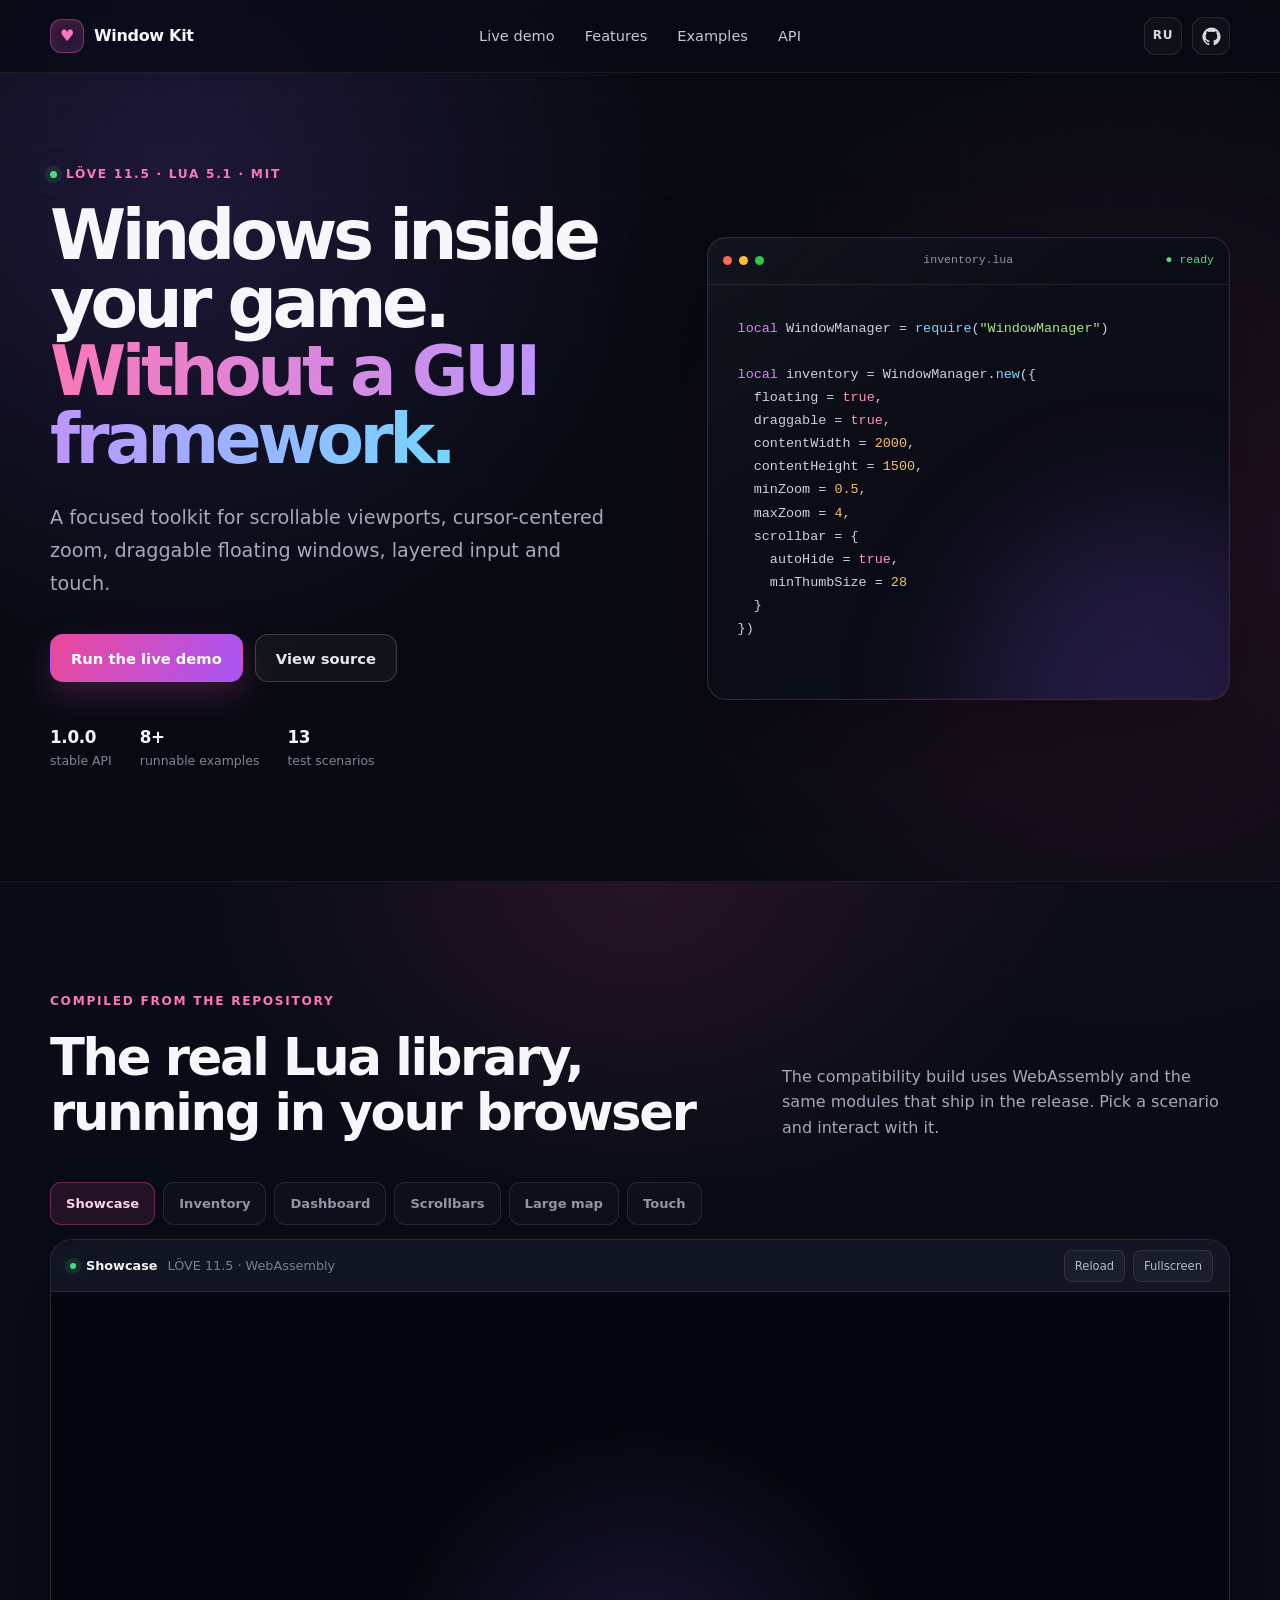
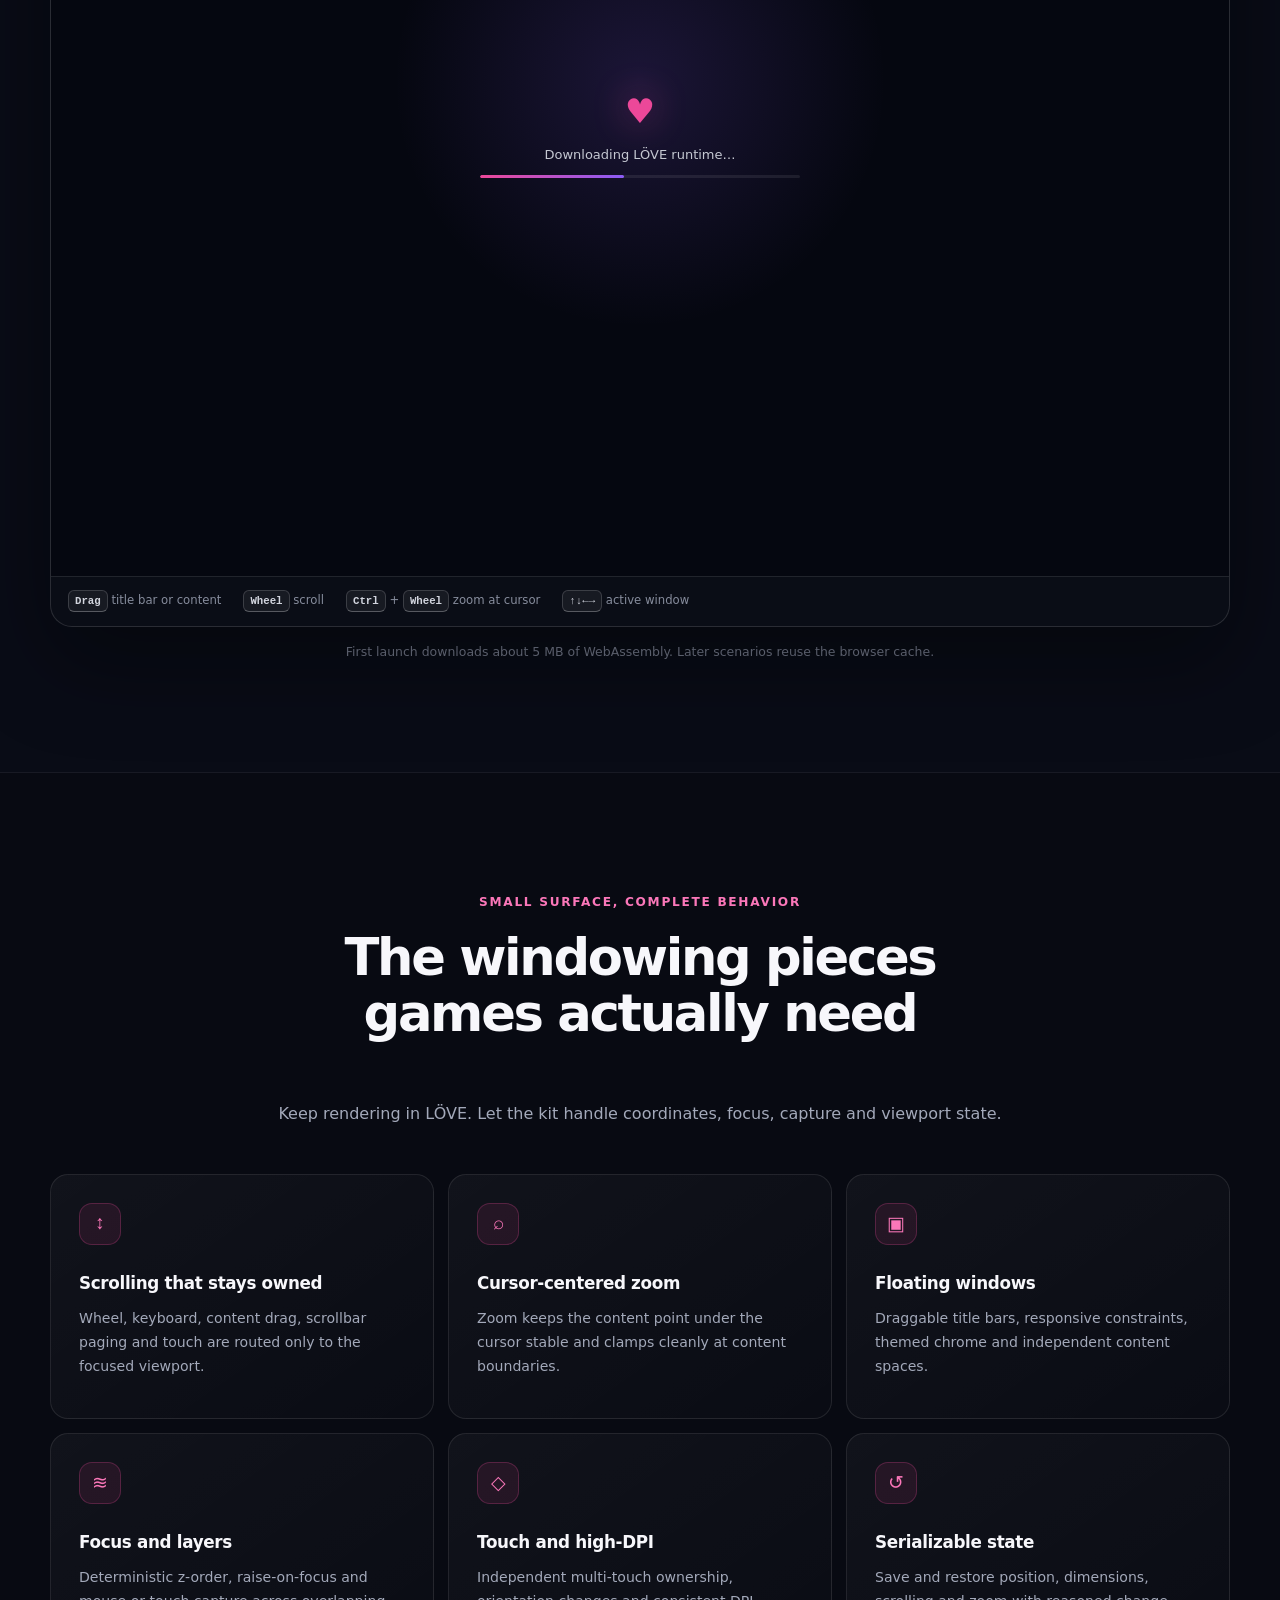
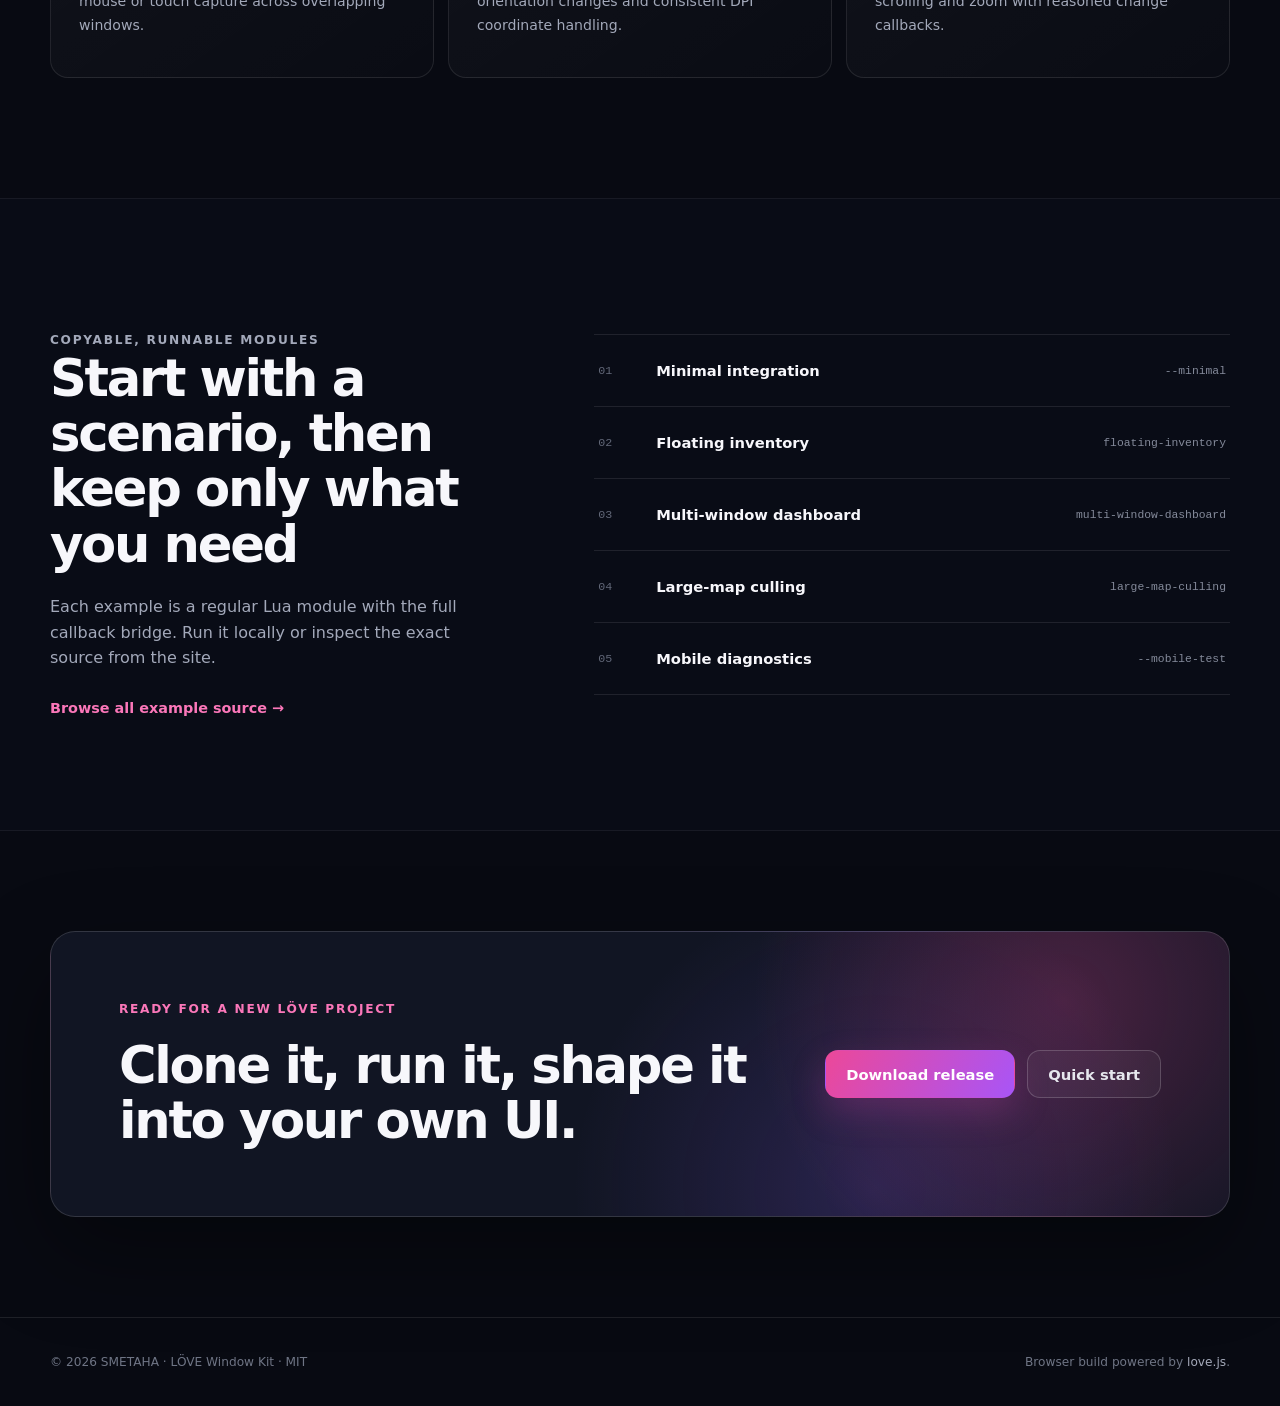
==== site/index.html @ 503e7a8f "Add interactive GitHub Pages demo" ====
<!doctype html>
<html lang="en">
    <head>
        <meta charset="utf-8" />
        <meta name="viewport" content="width=device-width, initial-scale=1" />
        <meta name="theme-color" content="#080a12" />
        <meta
            name="description"
            content="LÖVE Window Kit — scrolling, zoom, floating windows, focus routing and touch support for LÖVE 11.5."
        />
        <title>LÖVE Window Kit — live browser demo</title>
        <link
            rel="icon"
            href="data:image/svg+xml,%3Csvg xmlns='http://www.w3.org/2000/svg' viewBox='0 0 64 64'%3E%3Crect width='64' height='64' rx='15' fill='%23080a12'/%3E%3Cpath d='M32 52C14 42 8 31 12 20c4-10 17-10 20-1 3-9 16-9 20 1 4 11-2 22-20 32Z' fill='%23ec4899'/%3E%3C/svg%3E"
        />
        <link rel="stylesheet" href="styles.css" />
        <script src="app.js" defer></script>
    </head>
    <body>
        <a class="skip-link" href="#main">Skip to content</a>

        <header class="site-header">
            <nav class="nav shell" aria-label="Main navigation">
                <a class="brand" href="#top" aria-label="LÖVE Window Kit home">
                    <span class="brand-mark" aria-hidden="true">♥</span>
                    <span>Window Kit</span>
                </a>

                <div class="nav-links">
                    <a href="#demo" data-i18n="navDemo">Live demo</a>
                    <a href="#features" data-i18n="navFeatures">Features</a>
                    <a href="#examples" data-i18n="navExamples">Examples</a>
                    <a
                        href="https://github.com/SMETAHA/love2d-window-kit/blob/main/docs/API.en.md"
                        data-i18n="navApi"
                        >API</a
                    >
                </div>

                <div class="nav-actions">
                    <button
                        class="language-toggle"
                        id="language-toggle"
                        type="button"
                        aria-label="Switch language"
                    >
                        RU
                    </button>
                    <a
                        class="github-link"
                        href="https://github.com/SMETAHA/love2d-window-kit"
                        aria-label="Open repository on GitHub"
                    >
                        <svg viewBox="0 0 24 24" aria-hidden="true">
                            <path
                                d="M12 .7A11.5 11.5 0 0 0 8.36 23.1c.58.1.79-.25.79-.56v-2.23c-3.22.7-3.9-1.37-3.9-1.37-.52-1.34-1.28-1.7-1.28-1.7-1.05-.72.08-.71.08-.71 1.16.08 1.77 1.2 1.77 1.2 1.03 1.77 2.7 1.26 3.36.96.1-.75.4-1.26.73-1.55-2.57-.3-5.27-1.29-5.27-5.7 0-1.26.45-2.29 1.18-3.1-.12-.3-.51-1.47.12-3.06 0 0 .97-.31 3.16 1.18a10.9 10.9 0 0 1 5.76 0c2.2-1.5 3.16-1.18 3.16-1.18.63 1.6.24 2.76.12 3.05.74.82 1.18 1.85 1.18 3.1 0 4.43-2.7 5.4-5.28 5.7.42.36.78 1.07.78 2.16v3.24c0 .31.21.67.8.56A11.5 11.5 0 0 0 12 .7Z"
                            />
                        </svg>
                    </a>
                </div>
            </nav>
        </header>

        <main id="main">
            <section class="hero shell" id="top">
                <div class="hero-copy" data-reveal>
                    <p class="eyebrow">
                        <span class="pulse"></span> LÖVE 11.5 · Lua 5.1 · MIT
                    </p>
                    <h1 data-i18n="heroTitle">
                        Windows inside your game.<br /><span
                            >Without a GUI framework.</span
                        >
                    </h1>
                    <p class="hero-lead" data-i18n="heroLead">
                        A focused toolkit for scrollable viewports,
                        cursor-centered zoom, draggable floating windows,
                        layered input and touch.
                    </p>

                    <div class="hero-actions">
                        <a
                            class="button button-primary"
                            href="#demo"
                            data-i18n="runDemo"
                            >Run the live demo</a
                        >
                        <a
                            class="button button-secondary"
                            href="https://github.com/SMETAHA/love2d-window-kit"
                            data-i18n="viewSource"
                            >View source</a
                        >
                    </div>

                    <div class="hero-meta" aria-label="Project facts">
                        <div>
                            <strong>1.0.0</strong
                            ><span data-i18n="metaApi">stable API</span>
                        </div>
                        <div>
                            <strong>8+</strong
                            ><span data-i18n="metaExamples"
                                >runnable examples</span
                            >
                        </div>
                        <div>
                            <strong>13</strong
                            ><span data-i18n="metaChecks">test scenarios</span>
                        </div>
                    </div>
                </div>

                <div class="code-window" data-reveal>
                    <div class="window-bar">
                        <div class="traffic-lights">
                            <span></span><span></span><span></span>
                        </div>
                        <span>inventory.lua</span>
                        <span class="window-status">● ready</span>
                    </div>
                    <pre
                        aria-label="Lua example"
                    ><code><span class="code-keyword">local</span> WindowManager = <span class="code-call">require</span>(<span class="code-string">"WindowManager"</span>)

<span class="code-keyword">local</span> inventory = WindowManager.<span class="code-call">new</span>({
  floating = <span class="code-value">true</span>,
  draggable = <span class="code-value">true</span>,
  contentWidth = <span class="code-number">2000</span>,
  contentHeight = <span class="code-number">1500</span>,
  minZoom = <span class="code-number">0.5</span>,
  maxZoom = <span class="code-number">4</span>,
  scrollbar = {
    autoHide = <span class="code-value">true</span>,
    minThumbSize = <span class="code-number">28</span>
  }
})</code></pre>
                    <div class="code-glow" aria-hidden="true"></div>
                </div>
            </section>

            <section class="demo-section" id="demo">
                <div class="shell">
                    <div class="section-heading" data-reveal>
                        <div>
                            <p class="section-kicker" data-i18n="demoKicker">
                                Compiled from the repository
                            </p>
                            <h2 data-i18n="demoTitle">
                                The real Lua library, running in your browser
                            </h2>
                        </div>
                        <p data-i18n="demoLead">
                            The compatibility build uses WebAssembly and the
                            same modules that ship in the release. Pick a
                            scenario and interact with it.
                        </p>
                    </div>

                    <div
                        class="scenario-tabs"
                        id="scenario-tabs"
                        role="tablist"
                        aria-label="Demo scenarios"
                        data-reveal
                    >
                        <button
                            class="scenario-tab active"
                            type="button"
                            role="tab"
                            aria-selected="true"
                            data-scenario="showcase"
                            data-ratio="4 / 3"
                            data-i18n="scenarioShowcase"
                        >
                            Showcase
                        </button>
                        <button
                            class="scenario-tab"
                            type="button"
                            role="tab"
                            aria-selected="false"
                            data-scenario="floating-inventory"
                            data-ratio="4 / 3"
                            data-i18n="scenarioInventory"
                        >
                            Inventory
                        </button>
                        <button
                            class="scenario-tab"
                            type="button"
                            role="tab"
                            aria-selected="false"
                            data-scenario="multi-window-dashboard"
                            data-ratio="118 / 76"
                            data-i18n="scenarioDashboard"
                        >
                            Dashboard
                        </button>
                        <button
                            class="scenario-tab"
                            type="button"
                            role="tab"
                            aria-selected="false"
                            data-scenario="themed-scrollbars"
                            data-ratio="4 / 3"
                            data-i18n="scenarioTheme"
                        >
                            Scrollbars
                        </button>
                        <button
                            class="scenario-tab"
                            type="button"
                            role="tab"
                            aria-selected="false"
                            data-scenario="large-map-culling"
                            data-ratio="4 / 3"
                            data-i18n="scenarioMap"
                        >
                            Large map
                        </button>
                        <button
                            class="scenario-tab"
                            type="button"
                            role="tab"
                            aria-selected="false"
                            data-scenario="mobile"
                            data-ratio="4 / 3"
                            data-i18n="scenarioMobile"
                        >
                            Touch
                        </button>
                    </div>

                    <div class="demo-card" data-reveal>
                        <div class="demo-toolbar">
                            <div class="demo-identity">
                                <span class="live-dot"></span>
                                <strong id="scenario-name">Showcase</strong>
                                <span data-i18n="wasmRuntime"
                                    >LÖVE 11.5 · WebAssembly</span
                                >
                            </div>
                            <div class="demo-buttons">
                                <button
                                    type="button"
                                    id="reload-demo"
                                    data-i18n="reload"
                                >
                                    Reload
                                </button>
                                <button
                                    type="button"
                                    id="fullscreen-demo"
                                    data-i18n="fullscreen"
                                >
                                    Fullscreen
                                </button>
                            </div>
                        </div>

                        <div class="demo-viewport" id="demo-viewport">
                            <iframe
                                id="demo-frame"
                                src="demo/"
                                title="Interactive LÖVE Window Kit demo"
                                allow="fullscreen"
                                allowfullscreen
                                loading="eager"
                            ></iframe>
                        </div>

                        <div class="demo-hints">
                            <span
                                ><kbd>Drag</kbd>
                                <span data-i18n="hintWindow"
                                    >title bar or content</span
                                ></span
                            >
                            <span
                                ><kbd>Wheel</kbd>
                                <span data-i18n="hintScroll">scroll</span></span
                            >
                            <span
                                ><kbd>Ctrl</kbd> + <kbd>Wheel</kbd>
                                <span data-i18n="hintZoom"
                                    >zoom at cursor</span
                                ></span
                            >
                            <span
                                ><kbd>↑↓←→</kbd>
                                <span data-i18n="hintKeys"
                                    >active window</span
                                ></span
                            >
                        </div>
                    </div>

                    <p class="demo-note" data-i18n="demoNote">
                        First launch downloads about 5 MB of WebAssembly. Later
                        scenarios reuse the browser cache.
                    </p>
                </div>
            </section>

            <section class="features-section shell" id="features">
                <div class="section-heading centered" data-reveal>
                    <div>
                        <p class="section-kicker" data-i18n="featuresKicker">
                            Small surface, complete behavior
                        </p>
                        <h2 data-i18n="featuresTitle">
                            The windowing pieces games actually need
                        </h2>
                    </div>
                    <p data-i18n="featuresLead">
                        Keep rendering in LÖVE. Let the kit handle coordinates,
                        focus, capture and viewport state.
                    </p>
                </div>

                <div class="feature-grid">
                    <article class="feature-card" data-reveal>
                        <span class="feature-icon">↕</span>
                        <h3 data-i18n="featureScrollTitle">
                            Scrolling that stays owned
                        </h3>
                        <p data-i18n="featureScrollText">
                            Wheel, keyboard, content drag, scrollbar paging and
                            touch are routed only to the focused viewport.
                        </p>
                    </article>
                    <article class="feature-card" data-reveal>
                        <span class="feature-icon">⌕</span>
                        <h3 data-i18n="featureZoomTitle">
                            Cursor-centered zoom
                        </h3>
                        <p data-i18n="featureZoomText">
                            Zoom keeps the content point under the cursor stable
                            and clamps cleanly at content boundaries.
                        </p>
                    </article>
                    <article class="feature-card" data-reveal>
                        <span class="feature-icon">▣</span>
                        <h3 data-i18n="featureFloatTitle">Floating windows</h3>
                        <p data-i18n="featureFloatText">
                            Draggable title bars, responsive constraints, themed
                            chrome and independent content spaces.
                        </p>
                    </article>
                    <article class="feature-card" data-reveal>
                        <span class="feature-icon">≋</span>
                        <h3 data-i18n="featureStackTitle">Focus and layers</h3>
                        <p data-i18n="featureStackText">
                            Deterministic z-order, raise-on-focus and mouse or
                            touch capture across overlapping windows.
                        </p>
                    </article>
                    <article class="feature-card" data-reveal>
                        <span class="feature-icon">◇</span>
                        <h3 data-i18n="featureTouchTitle">
                            Touch and high-DPI
                        </h3>
                        <p data-i18n="featureTouchText">
                            Independent multi-touch ownership, orientation
                            changes and consistent DPI coordinate handling.
                        </p>
                    </article>
                    <article class="feature-card" data-reveal>
                        <span class="feature-icon">↺</span>
                        <h3 data-i18n="featureStateTitle">
                            Serializable state
                        </h3>
                        <p data-i18n="featureStateText">
                            Save and restore position, dimensions, scrolling and
                            zoom with reasoned change callbacks.
                        </p>
                    </article>
                </div>
            </section>

            <section class="examples-section" id="examples">
                <div class="shell examples-layout">
                    <div class="examples-copy" data-reveal>
                        <p class="section-kicker" data-i18n="examplesKicker">
                            Copyable, runnable modules
                        </p>
                        <h2 data-i18n="examplesTitle">
                            Start with a scenario, then keep only what you need
                        </h2>
                        <p data-i18n="examplesLead">
                            Each example is a regular Lua module with the full
                            callback bridge. Run it locally or inspect the exact
                            source from the site.
                        </p>
                        <a
                            class="text-link"
                            href="https://github.com/SMETAHA/love2d-window-kit/tree/main/examples"
                            data-i18n="browseExamples"
                            >Browse all example source →</a
                        >
                    </div>

                    <div class="example-list" data-reveal>
                        <a
                            href="https://github.com/SMETAHA/love2d-window-kit/blob/main/examples/minimal.lua"
                            ><span>01</span
                            ><strong data-i18n="exampleMinimal"
                                >Minimal integration</strong
                            ><code>--minimal</code></a
                        >
                        <a
                            href="https://github.com/SMETAHA/love2d-window-kit/blob/main/examples/floating_inventory.lua"
                            ><span>02</span
                            ><strong data-i18n="exampleInventory"
                                >Floating inventory</strong
                            ><code>floating-inventory</code></a
                        >
                        <a
                            href="https://github.com/SMETAHA/love2d-window-kit/blob/main/examples/multi_window_dashboard.lua"
                            ><span>03</span
                            ><strong data-i18n="exampleDashboard"
                                >Multi-window dashboard</strong
                            ><code>multi-window-dashboard</code></a
                        >
                        <a
                            href="https://github.com/SMETAHA/love2d-window-kit/blob/main/examples/large_map_culling.lua"
                            ><span>04</span
                            ><strong data-i18n="exampleCulling"
                                >Large-map culling</strong
                            ><code>large-map-culling</code></a
                        >
                        <a
                            href="https://github.com/SMETAHA/love2d-window-kit/blob/main/examples/mobile_test.lua"
                            ><span>05</span
                            ><strong data-i18n="exampleMobile"
                                >Mobile diagnostics</strong
                            ><code>--mobile-test</code></a
                        >
                    </div>
                </div>
            </section>

            <section class="cta-section shell" data-reveal>
                <div class="cta-card">
                    <div>
                        <p class="section-kicker" data-i18n="ctaKicker">
                            Ready for a new LÖVE project
                        </p>
                        <h2 data-i18n="ctaTitle">
                            Clone it, run it, shape it into your own UI.
                        </h2>
                    </div>
                    <div class="cta-actions">
                        <a
                            class="button button-primary"
                            href="https://github.com/SMETAHA/love2d-window-kit/releases/latest"
                            data-i18n="downloadRelease"
                            >Download release</a
                        >
                        <a
                            class="button button-secondary"
                            href="https://github.com/SMETAHA/love2d-window-kit#quick-start"
                            data-i18n="quickStart"
                            >Quick start</a
                        >
                    </div>
                </div>
            </section>
        </main>

        <footer class="site-footer">
            <div class="shell footer-inner">
                <p>
                    © <span id="year">2026</span> SMETAHA · LÖVE Window Kit ·
                    MIT
                </p>
                <p>
                    <span data-i18n="poweredBy">Browser build powered by</span>
                    <a href="https://github.com/Davidobot/love.js">love.js</a>.
                </p>
            </div>
        </footer>
    </body>
</html>
---- site/styles.css ----
:root {
    color-scheme: dark;
    --bg: #080a12;
    --bg-soft: #0d101b;
    --panel: rgba(18, 22, 37, 0.76);
    --panel-solid: #121625;
    --line: rgba(255, 255, 255, 0.095);
    --line-bright: rgba(255, 255, 255, 0.18);
    --text: #f7f7fb;
    --muted: #a3a9ba;
    --pink: #ec4899;
    --pink-light: #fb77b9;
    --purple: #8b5cf6;
    --cyan: #38bdf8;
    --green: #4ade80;
    --radius: 22px;
    --shadow: 0 35px 90px rgba(0, 0, 0, 0.38);
    --shell: min(1180px, calc(100vw - 40px));
    font-family:
        Inter,
        ui-sans-serif,
        system-ui,
        -apple-system,
        BlinkMacSystemFont,
        "Segoe UI",
        sans-serif;
    font-synthesis: none;
}

* {
    box-sizing: border-box;
}

html {
    scroll-behavior: smooth;
    scroll-padding-top: 88px;
}

body {
    min-width: 320px;
    margin: 0;
    overflow-x: hidden;
    background:
        radial-gradient(
            circle at 14% 4%,
            rgba(139, 92, 246, 0.17),
            transparent 30rem
        ),
        radial-gradient(
            circle at 88% 12%,
            rgba(236, 72, 153, 0.14),
            transparent 31rem
        ),
        var(--bg);
    color: var(--text);
    line-height: 1.6;
}

body::before {
    position: fixed;
    z-index: -1;
    inset: 0;
    background-image:
        linear-gradient(rgba(255, 255, 255, 0.018) 1px, transparent 1px),
        linear-gradient(90deg, rgba(255, 255, 255, 0.018) 1px, transparent 1px);
    background-size: 48px 48px;
    mask-image: linear-gradient(to bottom, black, transparent 78%);
    content: "";
    pointer-events: none;
}

a {
    color: inherit;
    text-decoration: none;
}

button,
a {
    -webkit-tap-highlight-color: transparent;
}

button {
    font: inherit;
}

.shell {
    width: var(--shell);
    margin-inline: auto;
}

.skip-link {
    position: fixed;
    z-index: 100;
    top: 12px;
    left: 12px;
    padding: 10px 14px;
    transform: translateY(-160%);
    border-radius: 10px;
    background: var(--text);
    color: var(--bg);
}

.skip-link:focus {
    transform: translateY(0);
}

.site-header {
    position: sticky;
    z-index: 40;
    top: 0;
    border-bottom: 1px solid rgba(255, 255, 255, 0.07);
    background: rgba(8, 10, 18, 0.72);
    backdrop-filter: blur(22px) saturate(140%);
}

.nav {
    display: grid;
    grid-template-columns: 1fr auto 1fr;
    align-items: center;
    min-height: 72px;
}

.brand {
    display: inline-flex;
    align-items: center;
    justify-self: start;
    gap: 10px;
    font-weight: 760;
    letter-spacing: -0.02em;
}

.brand-mark {
    display: grid;
    width: 34px;
    height: 34px;
    place-items: center;
    border: 1px solid rgba(251, 119, 185, 0.35);
    border-radius: 11px;
    background: linear-gradient(
        145deg,
        rgba(236, 72, 153, 0.22),
        rgba(139, 92, 246, 0.14)
    );
    color: var(--pink-light);
    box-shadow: inset 0 0 16px rgba(236, 72, 153, 0.12);
}

.nav-links {
    display: flex;
    align-items: center;
    gap: 30px;
    color: #c4c8d4;
    font-size: 0.91rem;
}

.nav-links a,
.github-link,
.language-toggle {
    transition:
        color 0.2s ease,
        border-color 0.2s ease,
        background 0.2s ease,
        transform 0.2s ease;
}

.nav-links a:hover,
.nav-links a:focus-visible {
    color: #fff;
}

.nav-actions {
    display: flex;
    align-items: center;
    justify-self: end;
    gap: 10px;
}

.language-toggle,
.github-link {
    display: grid;
    width: 38px;
    height: 38px;
    padding: 0;
    place-items: center;
    border: 1px solid var(--line);
    border-radius: 11px;
    background: rgba(255, 255, 255, 0.035);
    color: #d8dae2;
    cursor: pointer;
}

.language-toggle {
    font-size: 0.75rem;
    font-weight: 800;
    letter-spacing: 0.06em;
}

.github-link svg {
    width: 19px;
    fill: currentColor;
}

.language-toggle:hover,
.github-link:hover {
    transform: translateY(-1px);
    border-color: var(--line-bright);
    background: rgba(255, 255, 255, 0.075);
    color: #fff;
}

.hero {
    display: grid;
    grid-template-columns: minmax(0, 1.04fr) minmax(390px, 0.96fr);
    align-items: center;
    gap: clamp(44px, 7vw, 92px);
    min-height: 730px;
    padding-block: 92px 110px;
}

.eyebrow,
.section-kicker {
    margin: 0 0 18px;
    color: var(--pink-light);
    font-size: 0.76rem;
    font-weight: 800;
    letter-spacing: 0.14em;
    text-transform: uppercase;
}

.eyebrow {
    display: flex;
    align-items: center;
    gap: 9px;
}

.pulse,
.live-dot {
    display: inline-block;
    width: 7px;
    height: 7px;
    border-radius: 50%;
    background: var(--green);
    box-shadow:
        0 0 0 5px rgba(74, 222, 128, 0.1),
        0 0 20px rgba(74, 222, 128, 0.5);
}

.hero h1 {
    max-width: 720px;
    margin: 0;
    font-size: clamp(3rem, 5.4vw, 5.4rem);
    font-weight: 820;
    letter-spacing: -0.065em;
    line-height: 0.98;
}

.hero h1 span {
    background: linear-gradient(
        100deg,
        var(--pink-light),
        #b998ff 58%,
        #72d7ff
    );
    -webkit-background-clip: text;
    background-clip: text;
    color: transparent;
}

.hero-lead {
    max-width: 650px;
    margin: 28px 0 0;
    color: var(--muted);
    font-size: clamp(1.02rem, 1.8vw, 1.2rem);
    line-height: 1.72;
}

.hero-actions,
.cta-actions {
    display: flex;
    flex-wrap: wrap;
    gap: 12px;
    margin-top: 34px;
}

.button {
    display: inline-flex;
    min-height: 48px;
    padding: 0 20px;
    align-items: center;
    justify-content: center;
    border: 1px solid transparent;
    border-radius: 13px;
    font-size: 0.92rem;
    font-weight: 750;
    transition:
        transform 0.2s ease,
        box-shadow 0.2s ease,
        border-color 0.2s ease,
        background 0.2s ease;
}

.button:hover {
    transform: translateY(-2px);
}

.button-primary {
    background: linear-gradient(120deg, var(--pink), #a855f7);
    box-shadow: 0 14px 34px rgba(201, 66, 170, 0.25);
    color: #fff;
}

.button-primary:hover {
    box-shadow: 0 18px 42px rgba(201, 66, 170, 0.36);
}

.button-secondary {
    border-color: var(--line-bright);
    background: rgba(255, 255, 255, 0.045);
    color: #e6e7ed;
}

.button-secondary:hover {
    border-color: rgba(255, 255, 255, 0.28);
    background: rgba(255, 255, 255, 0.08);
}

.hero-meta {
    display: flex;
    gap: 28px;
    margin-top: 42px;
}

.hero-meta div {
    display: flex;
    flex-direction: column;
}

.hero-meta strong {
    font-size: 1.05rem;
    letter-spacing: -0.02em;
}

.hero-meta span {
    color: #7f8595;
    font-size: 0.78rem;
}

.code-window {
    position: relative;
    overflow: hidden;
    transform: perspective(1200px) rotateY(-3deg) rotateX(1deg);
    border: 1px solid rgba(255, 255, 255, 0.13);
    border-radius: 19px;
    background: rgba(10, 13, 23, 0.9);
    box-shadow:
        var(--shadow),
        0 0 0 1px rgba(139, 92, 246, 0.06) inset;
}

.code-window::before {
    position: absolute;
    inset: 0;
    background: linear-gradient(
        145deg,
        rgba(255, 255, 255, 0.035),
        transparent 38%
    );
    content: "";
    pointer-events: none;
}

.window-bar {
    display: grid;
    grid-template-columns: 1fr auto 1fr;
    min-height: 47px;
    padding: 0 15px;
    align-items: center;
    border-bottom: 1px solid var(--line);
    color: #8f95a5;
    font-family: ui-monospace, SFMono-Regular, Menlo, monospace;
    font-size: 0.72rem;
}

.traffic-lights {
    display: flex;
    gap: 7px;
}

.traffic-lights span {
    width: 9px;
    height: 9px;
    border-radius: 50%;
    background: #ff5f57;
}

.traffic-lights span:nth-child(2) {
    background: #febc2e;
}
.traffic-lights span:nth-child(3) {
    background: #28c840;
}

.window-status {
    justify-self: end;
    color: #53db8a;
}

.code-window pre {
    position: relative;
    z-index: 2;
    min-height: 414px;
    margin: 0;
    padding: 32px 30px;
    overflow: auto;
    color: #cdd2df;
    font:
        500 0.84rem/1.72 ui-monospace,
        SFMono-Regular,
        Menlo,
        Consolas,
        monospace;
    tab-size: 2;
}

.code-keyword {
    color: #df83ff;
}
.code-call {
    color: #79d7ff;
}
.code-string {
    color: #a8e887;
}
.code-value {
    color: #ff93be;
}
.code-number {
    color: #f6c36b;
}

.code-glow {
    position: absolute;
    right: -20%;
    bottom: -40%;
    width: 70%;
    aspect-ratio: 1;
    border-radius: 50%;
    background: rgba(139, 92, 246, 0.18);
    filter: blur(65px);
}

.demo-section,
.examples-section {
    position: relative;
    padding-block: 110px;
    border-block: 1px solid rgba(255, 255, 255, 0.06);
    background: rgba(12, 15, 26, 0.58);
}

.demo-section::before {
    position: absolute;
    top: 0;
    left: 50%;
    width: 70%;
    height: 330px;
    transform: translateX(-50%);
    background: radial-gradient(
        ellipse at top,
        rgba(236, 72, 153, 0.13),
        transparent 68%
    );
    content: "";
    pointer-events: none;
}

.section-heading {
    position: relative;
    display: grid;
    grid-template-columns: minmax(0, 1.2fr) minmax(280px, 0.8fr);
    align-items: end;
    gap: 60px;
    margin-bottom: 42px;
}

.section-heading.centered {
    grid-template-columns: 1fr;
    max-width: 760px;
    margin-inline: auto;
    text-align: center;
}

.section-heading h2,
.examples-copy h2,
.cta-card h2 {
    margin: 0;
    font-size: clamp(2rem, 4vw, 3.45rem);
    line-height: 1.08;
    letter-spacing: -0.045em;
}

.section-heading > p,
.examples-copy > p,
.feature-card p {
    margin: 0;
    color: var(--muted);
}

.scenario-tabs {
    position: relative;
    display: flex;
    gap: 8px;
    margin-bottom: 14px;
    overflow-x: auto;
    scrollbar-width: none;
}

.scenario-tabs::-webkit-scrollbar {
    display: none;
}

.scenario-tab {
    flex: 0 0 auto;
    padding: 10px 15px;
    border: 1px solid var(--line);
    border-radius: 11px;
    background: rgba(255, 255, 255, 0.025);
    color: #9399aa;
    cursor: pointer;
    font-size: 0.82rem;
    font-weight: 700;
    transition:
        background 0.2s ease,
        border-color 0.2s ease,
        color 0.2s ease;
}

.scenario-tab:hover {
    color: #fff;
}

.scenario-tab.active {
    border-color: rgba(236, 72, 153, 0.38);
    background: rgba(236, 72, 153, 0.12);
    color: #ffd7eb;
}

.demo-card {
    position: relative;
    overflow: hidden;
    border: 1px solid rgba(255, 255, 255, 0.13);
    border-radius: var(--radius);
    background: #0a0d16;
    box-shadow: var(--shadow);
}

.demo-toolbar {
    display: flex;
    min-height: 52px;
    padding: 0 16px 0 19px;
    align-items: center;
    justify-content: space-between;
    gap: 20px;
    border-bottom: 1px solid var(--line);
    background: rgba(18, 22, 37, 0.95);
}

.demo-identity,
.demo-buttons,
.demo-hints {
    display: flex;
    align-items: center;
}

.demo-identity {
    gap: 10px;
    min-width: 0;
    font-size: 0.8rem;
}

.demo-identity strong {
    overflow: hidden;
    color: #f3f4f8;
    text-overflow: ellipsis;
    white-space: nowrap;
}

.demo-identity > span:last-child {
    color: #777e90;
}

.live-dot {
    width: 6px;
    height: 6px;
}

.demo-buttons {
    gap: 8px;
}

.demo-buttons button {
    padding: 6px 10px;
    border: 1px solid var(--line);
    border-radius: 8px;
    background: rgba(255, 255, 255, 0.035);
    color: #b5bac8;
    cursor: pointer;
    font-size: 0.72rem;
}

.demo-buttons button:hover {
    border-color: var(--line-bright);
    color: #fff;
}

.demo-viewport {
    width: 100%;
    aspect-ratio: 4 / 3;
    background: #03050a;
    transition: aspect-ratio 0.25s ease;
}

.demo-viewport iframe {
    display: block;
    width: 100%;
    height: 100%;
    border: 0;
}

.demo-hints {
    min-height: 50px;
    padding: 9px 17px;
    flex-wrap: wrap;
    gap: 12px 22px;
    border-top: 1px solid var(--line);
    color: #868c9c;
    font-size: 0.73rem;
}

kbd {
    display: inline-flex;
    min-width: 23px;
    min-height: 22px;
    padding: 2px 6px;
    align-items: center;
    justify-content: center;
    border: 1px solid rgba(255, 255, 255, 0.16);
    border-bottom-color: rgba(255, 255, 255, 0.28);
    border-radius: 6px;
    background: rgba(255, 255, 255, 0.055);
    color: #d2d5de;
    font:
        650 0.67rem ui-monospace,
        monospace;
}

.demo-note {
    margin: 15px 0 0;
    color: #73798a;
    font-size: 0.78rem;
    text-align: center;
}

.features-section {
    padding-block: 120px;
}

.feature-grid {
    display: grid;
    grid-template-columns: repeat(3, 1fr);
    gap: 14px;
    margin-top: 48px;
}

.feature-card {
    min-height: 245px;
    padding: 28px;
    border: 1px solid var(--line);
    border-radius: 18px;
    background: linear-gradient(
        145deg,
        rgba(255, 255, 255, 0.04),
        rgba(255, 255, 255, 0.012)
    );
    transition:
        transform 0.25s ease,
        border-color 0.25s ease,
        background 0.25s ease;
}

.feature-card:hover {
    transform: translateY(-4px);
    border-color: rgba(255, 255, 255, 0.17);
    background: linear-gradient(
        145deg,
        rgba(139, 92, 246, 0.08),
        rgba(255, 255, 255, 0.018)
    );
}

.feature-icon {
    display: grid;
    width: 42px;
    height: 42px;
    margin-bottom: 25px;
    place-items: center;
    border: 1px solid rgba(236, 72, 153, 0.25);
    border-radius: 13px;
    background: rgba(236, 72, 153, 0.09);
    color: var(--pink-light);
    font:
        700 1.2rem ui-monospace,
        monospace;
}

.feature-card h3 {
    margin: 0 0 10px;
    font-size: 1.05rem;
    letter-spacing: -0.02em;
}

.feature-card p {
    font-size: 0.88rem;
    line-height: 1.7;
}

.examples-layout {
    display: grid;
    grid-template-columns: 0.82fr 1.18fr;
    align-items: center;
    gap: clamp(50px, 8vw, 110px);
}

.examples-copy > p {
    margin-top: 22px;
}

.text-link {
    display: inline-block;
    margin-top: 26px;
    color: var(--pink-light);
    font-size: 0.9rem;
    font-weight: 750;
}

.text-link:hover {
    color: #ffadd4;
}

.example-list {
    display: flex;
    flex-direction: column;
    border-top: 1px solid var(--line);
}

.example-list a {
    display: grid;
    grid-template-columns: 44px 1fr auto;
    min-height: 72px;
    padding: 0 4px;
    align-items: center;
    gap: 14px;
    border-bottom: 1px solid var(--line);
    transition:
        padding 0.2s ease,
        background 0.2s ease;
}

.example-list a:hover {
    padding-inline: 12px;
    background: rgba(255, 255, 255, 0.025);
}

.example-list span {
    color: #626878;
    font:
        0.73rem ui-monospace,
        monospace;
}

.example-list strong {
    font-size: 0.92rem;
}

.example-list code {
    color: #858b9b;
    font:
        0.71rem ui-monospace,
        monospace;
}

.cta-section {
    padding-block: 100px;
}

.cta-card {
    position: relative;
    display: flex;
    min-height: 280px;
    padding: clamp(32px, 6vw, 68px);
    overflow: hidden;
    align-items: center;
    justify-content: space-between;
    gap: 50px;
    border: 1px solid rgba(255, 255, 255, 0.14);
    border-radius: 25px;
    background:
        radial-gradient(
            circle at 86% 24%,
            rgba(236, 72, 153, 0.25),
            transparent 30%
        ),
        radial-gradient(
            circle at 70% 90%,
            rgba(139, 92, 246, 0.2),
            transparent 35%
        ),
        #111523;
    box-shadow: var(--shadow);
}

.cta-card > div:first-child {
    max-width: 660px;
}

.cta-actions {
    flex: 0 0 auto;
    margin: 0;
}

.site-footer {
    border-top: 1px solid var(--line);
}

.footer-inner {
    display: flex;
    min-height: 88px;
    align-items: center;
    justify-content: space-between;
    gap: 20px;
    color: #6f7585;
    font-size: 0.76rem;
}

.footer-inner a {
    color: #a5aaba;
}

[data-reveal] {
    opacity: 0;
    transform: translateY(18px);
    transition:
        opacity 0.65s ease,
        transform 0.65s ease;
}

[data-reveal].revealed {
    opacity: 1;
    transform: none;
}

:focus-visible {
    outline: 2px solid var(--pink-light);
    outline-offset: 3px;
}

@media (max-width: 940px) {
    .nav {
        grid-template-columns: 1fr auto;
    }

    .nav-links {
        display: none;
    }

    .hero {
        grid-template-columns: 1fr;
        min-height: 0;
        padding-block: 84px;
    }

    .hero-copy {
        max-width: 780px;
    }

    .code-window {
        width: min(680px, 100%);
        transform: none;
    }

    .section-heading,
    .examples-layout {
        grid-template-columns: 1fr;
        gap: 28px;
    }

    .section-heading > p {
        max-width: 680px;
    }

    .feature-grid {
        grid-template-columns: repeat(2, 1fr);
    }

    .cta-card {
        align-items: flex-start;
        flex-direction: column;
    }
}

@media (max-width: 620px) {
    :root {
        --shell: min(100% - 28px, 1180px);
    }

    .site-header {
        position: relative;
    }

    .nav {
        min-height: 64px;
    }

    .hero {
        padding-block: 62px 74px;
    }

    .hero h1 {
        font-size: clamp(2.65rem, 13vw, 4rem);
    }

    .hero-meta {
        gap: 18px;
        justify-content: space-between;
    }

    .hero-meta div {
        min-width: 0;
    }

    .code-window pre {
        min-height: 360px;
        padding: 25px 20px;
        font-size: 0.72rem;
    }

    .demo-section,
    .examples-section,
    .features-section {
        padding-block: 78px;
    }

    .demo-toolbar {
        min-height: 64px;
        align-items: flex-start;
        flex-direction: column;
        padding-block: 10px;
        gap: 7px;
    }

    .demo-buttons {
        position: absolute;
        top: 9px;
        right: 10px;
    }

    .demo-identity > span:last-child {
        display: none;
    }

    .demo-hints {
        gap: 9px 13px;
    }

    .feature-grid {
        grid-template-columns: 1fr;
    }

    .feature-card {
        min-height: 0;
    }

    .example-list a {
        grid-template-columns: 34px 1fr;
    }

    .example-list code {
        display: none;
    }

    .cta-section {
        padding-block: 64px;
    }

    .cta-card {
        min-height: 0;
    }

    .cta-actions,
    .cta-actions .button {
        width: 100%;
    }

    .footer-inner {
        padding-block: 24px;
        align-items: flex-start;
        flex-direction: column;
        justify-content: center;
        gap: 4px;
    }

    .footer-inner p {
        margin: 0;
    }
}

@media (prefers-reduced-motion: reduce) {
    *,
    *::before,
    *::after {
        scroll-behavior: auto !important;
        transition-duration: 0.01ms !important;
        animation-duration: 0.01ms !important;
    }
}
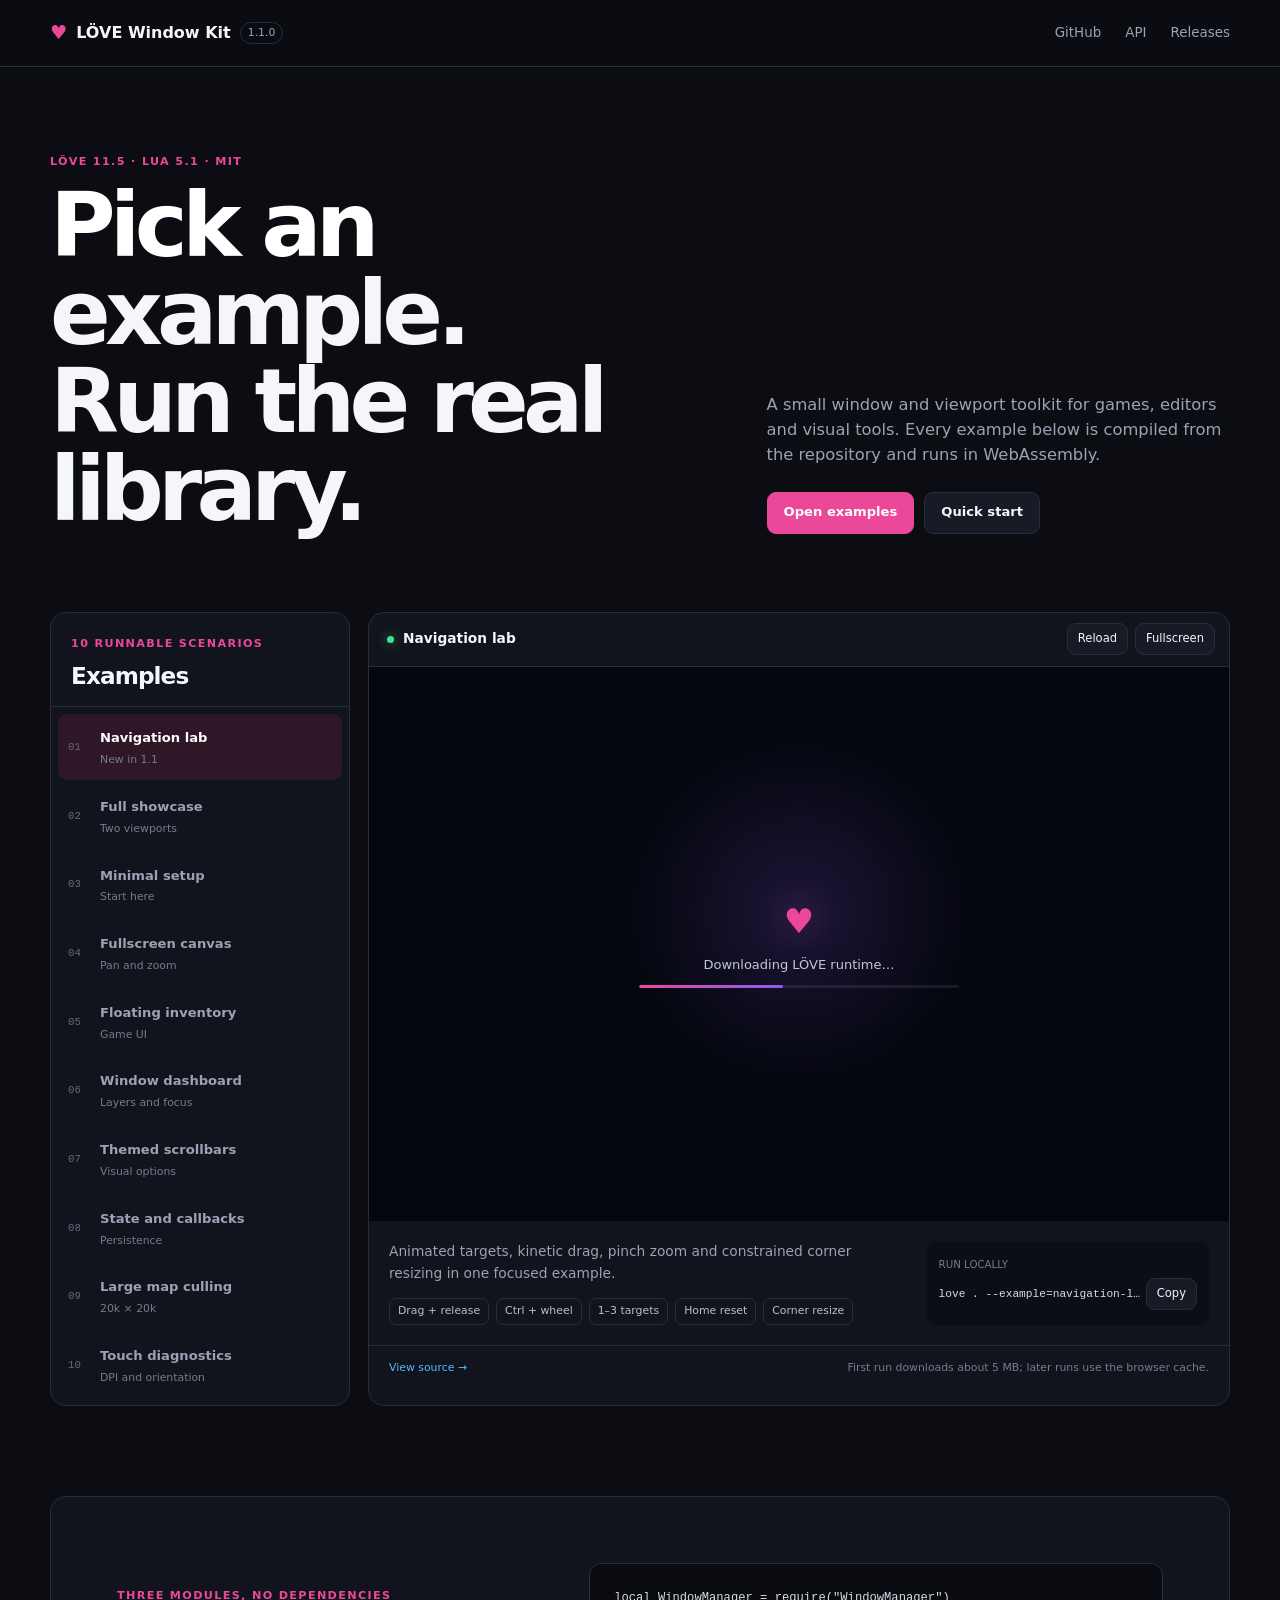
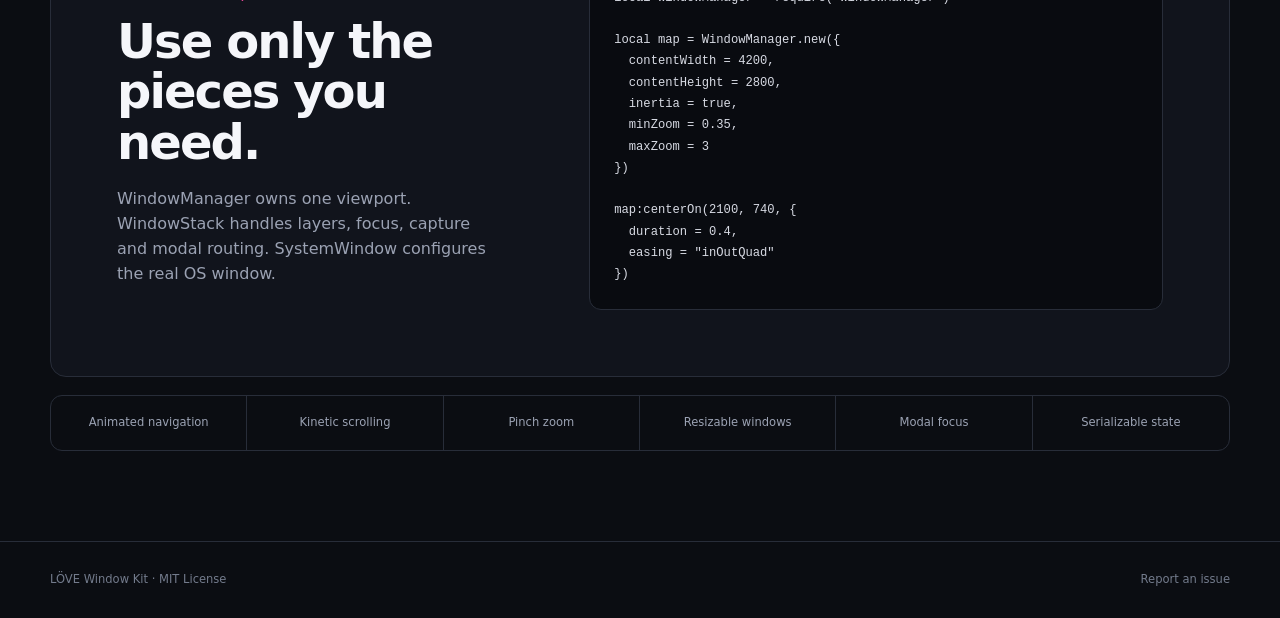
==== commit bd427329: "Simplify the interactive examples site" ====
--- a/site/index.html
+++ b/site/index.html
@@ -3,483 +3,199 @@
     <head>
         <meta charset="utf-8" />
         <meta name="viewport" content="width=device-width, initial-scale=1" />
-        <meta name="theme-color" content="#080a12" />
+        <meta name="theme-color" content="#10131a" />
         <meta
             name="description"
-            content="LÖVE Window Kit — scrolling, zoom, floating windows, focus routing and touch support for LÖVE 11.5."
+            content="Run practical LÖVE Window Kit examples in the browser: scrolling, animated navigation, pinch zoom, resizable windows and modal focus."
         />
-        <title>LÖVE Window Kit — live browser demo</title>
+        <title>LÖVE Window Kit — examples</title>
         <link
             rel="icon"
-            href="data:image/svg+xml,%3Csvg xmlns='http://www.w3.org/2000/svg' viewBox='0 0 64 64'%3E%3Crect width='64' height='64' rx='15' fill='%23080a12'/%3E%3Cpath d='M32 52C14 42 8 31 12 20c4-10 17-10 20-1 3-9 16-9 20 1 4 11-2 22-20 32Z' fill='%23ec4899'/%3E%3C/svg%3E"
+            href="data:image/svg+xml,%3Csvg xmlns='http://www.w3.org/2000/svg' viewBox='0 0 64 64'%3E%3Crect width='64' height='64' rx='14' fill='%2310131a'/%3E%3Cpath d='M32 52C14 42 8 31 12 20c4-10 17-10 20-1 3-9 16-9 20 1 4 11-2 22-20 32Z' fill='%23ec4899'/%3E%3C/svg%3E"
         />
         <link rel="stylesheet" href="styles.css" />
         <script src="app.js" defer></script>
     </head>
     <body>
-        <a class="skip-link" href="#main">Skip to content</a>
-
-        <header class="site-header">
-            <nav class="nav shell" aria-label="Main navigation">
-                <a class="brand" href="#top" aria-label="LÖVE Window Kit home">
-                    <span class="brand-mark" aria-hidden="true">♥</span>
-                    <span>Window Kit</span>
+        <a class="skip-link" href="#examples">Skip to examples</a>
+
+        <header class="topbar">
+            <div class="shell topbar-inner">
+                <a
+                    class="brand"
+                    href="./"
+                    aria-label="LÖVE Window Kit examples"
+                >
+                    <span aria-hidden="true">♥</span>
+                    <strong>LÖVE Window Kit</strong>
+                    <small>1.1.0</small>
                 </a>
-
-                <div class="nav-links">
-                    <a href="#demo" data-i18n="navDemo">Live demo</a>
-                    <a href="#features" data-i18n="navFeatures">Features</a>
-                    <a href="#examples" data-i18n="navExamples">Examples</a>
+                <nav aria-label="Project links">
+                    <a href="https://github.com/SMETAHA/love2d-window-kit"
+                        >GitHub</a
+                    >
                     <a
                         href="https://github.com/SMETAHA/love2d-window-kit/blob/main/docs/API.en.md"
-                        data-i18n="navApi"
                         >API</a
                     >
-                </div>
-
-                <div class="nav-actions">
-                    <button
-                        class="language-toggle"
-                        id="language-toggle"
-                        type="button"
-                        aria-label="Switch language"
+                    <a
+                        href="https://github.com/SMETAHA/love2d-window-kit/releases"
+                        >Releases</a
                     >
-                        RU
-                    </button>
-                    <a
-                        class="github-link"
-                        href="https://github.com/SMETAHA/love2d-window-kit"
-                        aria-label="Open repository on GitHub"
-                    >
-                        <svg viewBox="0 0 24 24" aria-hidden="true">
-                            <path
-                                d="M12 .7A11.5 11.5 0 0 0 8.36 23.1c.58.1.79-.25.79-.56v-2.23c-3.22.7-3.9-1.37-3.9-1.37-.52-1.34-1.28-1.7-1.28-1.7-1.05-.72.08-.71.08-.71 1.16.08 1.77 1.2 1.77 1.2 1.03 1.77 2.7 1.26 3.36.96.1-.75.4-1.26.73-1.55-2.57-.3-5.27-1.29-5.27-5.7 0-1.26.45-2.29 1.18-3.1-.12-.3-.51-1.47.12-3.06 0 0 .97-.31 3.16 1.18a10.9 10.9 0 0 1 5.76 0c2.2-1.5 3.16-1.18 3.16-1.18.63 1.6.24 2.76.12 3.05.74.82 1.18 1.85 1.18 3.1 0 4.43-2.7 5.4-5.28 5.7.42.36.78 1.07.78 2.16v3.24c0 .31.21.67.8.56A11.5 11.5 0 0 0 12 .7Z"
-                            />
-                        </svg>
-                    </a>
-                </div>
-            </nav>
+                </nav>
+            </div>
         </header>
 
-        <main id="main">
-            <section class="hero shell" id="top">
-                <div class="hero-copy" data-reveal>
-                    <p class="eyebrow">
-                        <span class="pulse"></span> LÖVE 11.5 · Lua 5.1 · MIT
+        <main>
+            <section class="intro shell">
+                <div>
+                    <p class="eyebrow">LÖVE 11.5 · Lua 5.1 · MIT</p>
+                    <h1>Pick an example.<br />Run the real library.</h1>
+                </div>
+                <div class="intro-copy">
+                    <p>
+                        A small window and viewport toolkit for games, editors
+                        and visual tools. Every example below is compiled from
+                        the repository and runs in WebAssembly.
                     </p>
-                    <h1 data-i18n="heroTitle">
-                        Windows inside your game.<br /><span
-                            >Without a GUI framework.</span
-                        >
-                    </h1>
-                    <p class="hero-lead" data-i18n="heroLead">
-                        A focused toolkit for scrollable viewports,
-                        cursor-centered zoom, draggable floating windows,
-                        layered input and touch.
+                    <div class="intro-actions">
+                        <a class="button primary" href="#examples"
+                            >Open examples</a
+                        >
+                        <a
+                            class="button"
+                            href="https://github.com/SMETAHA/love2d-window-kit#quick-start"
+                            >Quick start</a
+                        >
+                    </div>
+                </div>
+            </section>
+
+            <section
+                class="examples shell"
+                id="examples"
+                aria-labelledby="examples-title"
+            >
+                <div class="example-picker">
+                    <div class="section-title">
+                        <p class="eyebrow">10 runnable scenarios</p>
+                        <h2 id="examples-title">Examples</h2>
+                    </div>
+                    <div
+                        class="example-list"
+                        id="example-list"
+                        aria-label="Choose an example"
+                    ></div>
+                </div>
+
+                <article class="player" aria-live="polite">
+                    <div class="player-head">
+                        <div>
+                            <span class="live-dot" aria-hidden="true"></span>
+                            <strong id="example-name">Navigation lab</strong>
+                        </div>
+                        <div class="player-actions">
+                            <button id="reload-demo" type="button">
+                                Reload
+                            </button>
+                            <button id="fullscreen-demo" type="button">
+                                Fullscreen
+                            </button>
+                        </div>
+                    </div>
+
+                    <div class="demo-frame-wrap" id="demo-frame-wrap">
+                        <iframe
+                            id="demo-frame"
+                            title="Interactive LÖVE Window Kit example"
+                            allow="fullscreen"
+                            allowfullscreen
+                        ></iframe>
+                    </div>
+
+                    <div class="example-details">
+                        <div>
+                            <p id="example-description"></p>
+                            <div
+                                class="control-list"
+                                id="example-controls"
+                            ></div>
+                        </div>
+                        <div class="run-box">
+                            <span>Run locally</span>
+                            <code id="example-command"></code>
+                            <button id="copy-command" type="button">
+                                Copy
+                            </button>
+                        </div>
+                    </div>
+
+                    <div class="player-links">
+                        <a
+                            id="example-source"
+                            href="https://github.com/SMETAHA/love2d-window-kit/tree/main/examples"
+                            >View source →</a
+                        >
+                        <span
+                            >First run downloads about 5 MB; later runs use the
+                            browser cache.</span
+                        >
+                    </div>
+                </article>
+            </section>
+
+            <section class="start shell" aria-labelledby="start-title">
+                <div>
+                    <p class="eyebrow">Three modules, no dependencies</p>
+                    <h2 id="start-title">Use only the pieces you need.</h2>
+                    <p>
+                        <code>WindowManager</code> owns one viewport.
+                        <code>WindowStack</code> handles layers, focus, capture
+                        and modal routing. <code>SystemWindow</code> configures
+                        the real OS window.
                     </p>
-
-                    <div class="hero-actions">
-                        <a
-                            class="button button-primary"
-                            href="#demo"
-                            data-i18n="runDemo"
-                            >Run the live demo</a
-                        >
-                        <a
-                            class="button button-secondary"
-                            href="https://github.com/SMETAHA/love2d-window-kit"
-                            data-i18n="viewSource"
-                            >View source</a
-                        >
-                    </div>
-
-                    <div class="hero-meta" aria-label="Project facts">
-                        <div>
-                            <strong>1.0.0</strong
-                            ><span data-i18n="metaApi">stable API</span>
-                        </div>
-                        <div>
-                            <strong>8+</strong
-                            ><span data-i18n="metaExamples"
-                                >runnable examples</span
-                            >
-                        </div>
-                        <div>
-                            <strong>13</strong
-                            ><span data-i18n="metaChecks">test scenarios</span>
-                        </div>
-                    </div>
-                </div>
-
-                <div class="code-window" data-reveal>
-                    <div class="window-bar">
-                        <div class="traffic-lights">
-                            <span></span><span></span><span></span>
-                        </div>
-                        <span>inventory.lua</span>
-                        <span class="window-status">● ready</span>
-                    </div>
-                    <pre
-                        aria-label="Lua example"
-                    ><code><span class="code-keyword">local</span> WindowManager = <span class="code-call">require</span>(<span class="code-string">"WindowManager"</span>)
-
-<span class="code-keyword">local</span> inventory = WindowManager.<span class="code-call">new</span>({
-  floating = <span class="code-value">true</span>,
-  draggable = <span class="code-value">true</span>,
-  contentWidth = <span class="code-number">2000</span>,
-  contentHeight = <span class="code-number">1500</span>,
-  minZoom = <span class="code-number">0.5</span>,
-  maxZoom = <span class="code-number">4</span>,
-  scrollbar = {
-    autoHide = <span class="code-value">true</span>,
-    minThumbSize = <span class="code-number">28</span>
-  }
+                </div>
+                <pre><code>local WindowManager = require("WindowManager")
+
+local map = WindowManager.new({
+  contentWidth = 4200,
+  contentHeight = 2800,
+  inertia = true,
+  minZoom = 0.35,
+  maxZoom = 3
+})
+
+map:centerOn(2100, 740, {
+  duration = 0.4,
+  easing = "inOutQuad"
 })</code></pre>
-                    <div class="code-glow" aria-hidden="true"></div>
-                </div>
-            </section>
-
-            <section class="demo-section" id="demo">
-                <div class="shell">
-                    <div class="section-heading" data-reveal>
-                        <div>
-                            <p class="section-kicker" data-i18n="demoKicker">
-                                Compiled from the repository
-                            </p>
-                            <h2 data-i18n="demoTitle">
-                                The real Lua library, running in your browser
-                            </h2>
-                        </div>
-                        <p data-i18n="demoLead">
-                            The compatibility build uses WebAssembly and the
-                            same modules that ship in the release. Pick a
-                            scenario and interact with it.
-                        </p>
-                    </div>
-
-                    <div
-                        class="scenario-tabs"
-                        id="scenario-tabs"
-                        role="tablist"
-                        aria-label="Demo scenarios"
-                        data-reveal
-                    >
-                        <button
-                            class="scenario-tab active"
-                            type="button"
-                            role="tab"
-                            aria-selected="true"
-                            data-scenario="showcase"
-                            data-ratio="4 / 3"
-                            data-i18n="scenarioShowcase"
-                        >
-                            Showcase
-                        </button>
-                        <button
-                            class="scenario-tab"
-                            type="button"
-                            role="tab"
-                            aria-selected="false"
-                            data-scenario="floating-inventory"
-                            data-ratio="4 / 3"
-                            data-i18n="scenarioInventory"
-                        >
-                            Inventory
-                        </button>
-                        <button
-                            class="scenario-tab"
-                            type="button"
-                            role="tab"
-                            aria-selected="false"
-                            data-scenario="multi-window-dashboard"
-                            data-ratio="118 / 76"
-                            data-i18n="scenarioDashboard"
-                        >
-                            Dashboard
-                        </button>
-                        <button
-                            class="scenario-tab"
-                            type="button"
-                            role="tab"
-                            aria-selected="false"
-                            data-scenario="themed-scrollbars"
-                            data-ratio="4 / 3"
-                            data-i18n="scenarioTheme"
-                        >
-                            Scrollbars
-                        </button>
-                        <button
-                            class="scenario-tab"
-                            type="button"
-                            role="tab"
-                            aria-selected="false"
-                            data-scenario="large-map-culling"
-                            data-ratio="4 / 3"
-                            data-i18n="scenarioMap"
-                        >
-                            Large map
-                        </button>
-                        <button
-                            class="scenario-tab"
-                            type="button"
-                            role="tab"
-                            aria-selected="false"
-                            data-scenario="mobile"
-                            data-ratio="4 / 3"
-                            data-i18n="scenarioMobile"
-                        >
-                            Touch
-                        </button>
-                    </div>
-
-                    <div class="demo-card" data-reveal>
-                        <div class="demo-toolbar">
-                            <div class="demo-identity">
-                                <span class="live-dot"></span>
-                                <strong id="scenario-name">Showcase</strong>
-                                <span data-i18n="wasmRuntime"
-                                    >LÖVE 11.5 · WebAssembly</span
-                                >
-                            </div>
-                            <div class="demo-buttons">
-                                <button
-                                    type="button"
-                                    id="reload-demo"
-                                    data-i18n="reload"
-                                >
-                                    Reload
-                                </button>
-                                <button
-                                    type="button"
-                                    id="fullscreen-demo"
-                                    data-i18n="fullscreen"
-                                >
-                                    Fullscreen
-                                </button>
-                            </div>
-                        </div>
-
-                        <div class="demo-viewport" id="demo-viewport">
-                            <iframe
-                                id="demo-frame"
-                                src="demo/"
-                                title="Interactive LÖVE Window Kit demo"
-                                allow="fullscreen"
-                                allowfullscreen
-                                loading="eager"
-                            ></iframe>
-                        </div>
-
-                        <div class="demo-hints">
-                            <span
-                                ><kbd>Drag</kbd>
-                                <span data-i18n="hintWindow"
-                                    >title bar or content</span
-                                ></span
-                            >
-                            <span
-                                ><kbd>Wheel</kbd>
-                                <span data-i18n="hintScroll">scroll</span></span
-                            >
-                            <span
-                                ><kbd>Ctrl</kbd> + <kbd>Wheel</kbd>
-                                <span data-i18n="hintZoom"
-                                    >zoom at cursor</span
-                                ></span
-                            >
-                            <span
-                                ><kbd>↑↓←→</kbd>
-                                <span data-i18n="hintKeys"
-                                    >active window</span
-                                ></span
-                            >
-                        </div>
-                    </div>
-
-                    <p class="demo-note" data-i18n="demoNote">
-                        First launch downloads about 5 MB of WebAssembly. Later
-                        scenarios reuse the browser cache.
-                    </p>
-                </div>
-            </section>
-
-            <section class="features-section shell" id="features">
-                <div class="section-heading centered" data-reveal>
-                    <div>
-                        <p class="section-kicker" data-i18n="featuresKicker">
-                            Small surface, complete behavior
-                        </p>
-                        <h2 data-i18n="featuresTitle">
-                            The windowing pieces games actually need
-                        </h2>
-                    </div>
-                    <p data-i18n="featuresLead">
-                        Keep rendering in LÖVE. Let the kit handle coordinates,
-                        focus, capture and viewport state.
-                    </p>
-                </div>
-
-                <div class="feature-grid">
-                    <article class="feature-card" data-reveal>
-                        <span class="feature-icon">↕</span>
-                        <h3 data-i18n="featureScrollTitle">
-                            Scrolling that stays owned
-                        </h3>
-                        <p data-i18n="featureScrollText">
-                            Wheel, keyboard, content drag, scrollbar paging and
-                            touch are routed only to the focused viewport.
-                        </p>
-                    </article>
-                    <article class="feature-card" data-reveal>
-                        <span class="feature-icon">⌕</span>
-                        <h3 data-i18n="featureZoomTitle">
-                            Cursor-centered zoom
-                        </h3>
-                        <p data-i18n="featureZoomText">
-                            Zoom keeps the content point under the cursor stable
-                            and clamps cleanly at content boundaries.
-                        </p>
-                    </article>
-                    <article class="feature-card" data-reveal>
-                        <span class="feature-icon">▣</span>
-                        <h3 data-i18n="featureFloatTitle">Floating windows</h3>
-                        <p data-i18n="featureFloatText">
-                            Draggable title bars, responsive constraints, themed
-                            chrome and independent content spaces.
-                        </p>
-                    </article>
-                    <article class="feature-card" data-reveal>
-                        <span class="feature-icon">≋</span>
-                        <h3 data-i18n="featureStackTitle">Focus and layers</h3>
-                        <p data-i18n="featureStackText">
-                            Deterministic z-order, raise-on-focus and mouse or
-                            touch capture across overlapping windows.
-                        </p>
-                    </article>
-                    <article class="feature-card" data-reveal>
-                        <span class="feature-icon">◇</span>
-                        <h3 data-i18n="featureTouchTitle">
-                            Touch and high-DPI
-                        </h3>
-                        <p data-i18n="featureTouchText">
-                            Independent multi-touch ownership, orientation
-                            changes and consistent DPI coordinate handling.
-                        </p>
-                    </article>
-                    <article class="feature-card" data-reveal>
-                        <span class="feature-icon">↺</span>
-                        <h3 data-i18n="featureStateTitle">
-                            Serializable state
-                        </h3>
-                        <p data-i18n="featureStateText">
-                            Save and restore position, dimensions, scrolling and
-                            zoom with reasoned change callbacks.
-                        </p>
-                    </article>
-                </div>
-            </section>
-
-            <section class="examples-section" id="examples">
-                <div class="shell examples-layout">
-                    <div class="examples-copy" data-reveal>
-                        <p class="section-kicker" data-i18n="examplesKicker">
-                            Copyable, runnable modules
-                        </p>
-                        <h2 data-i18n="examplesTitle">
-                            Start with a scenario, then keep only what you need
-                        </h2>
-                        <p data-i18n="examplesLead">
-                            Each example is a regular Lua module with the full
-                            callback bridge. Run it locally or inspect the exact
-                            source from the site.
-                        </p>
-                        <a
-                            class="text-link"
-                            href="https://github.com/SMETAHA/love2d-window-kit/tree/main/examples"
-                            data-i18n="browseExamples"
-                            >Browse all example source →</a
-                        >
-                    </div>
-
-                    <div class="example-list" data-reveal>
-                        <a
-                            href="https://github.com/SMETAHA/love2d-window-kit/blob/main/examples/minimal.lua"
-                            ><span>01</span
-                            ><strong data-i18n="exampleMinimal"
-                                >Minimal integration</strong
-                            ><code>--minimal</code></a
-                        >
-                        <a
-                            href="https://github.com/SMETAHA/love2d-window-kit/blob/main/examples/floating_inventory.lua"
-                            ><span>02</span
-                            ><strong data-i18n="exampleInventory"
-                                >Floating inventory</strong
-                            ><code>floating-inventory</code></a
-                        >
-                        <a
-                            href="https://github.com/SMETAHA/love2d-window-kit/blob/main/examples/multi_window_dashboard.lua"
-                            ><span>03</span
-                            ><strong data-i18n="exampleDashboard"
-                                >Multi-window dashboard</strong
-                            ><code>multi-window-dashboard</code></a
-                        >
-                        <a
-                            href="https://github.com/SMETAHA/love2d-window-kit/blob/main/examples/large_map_culling.lua"
-                            ><span>04</span
-                            ><strong data-i18n="exampleCulling"
-                                >Large-map culling</strong
-                            ><code>large-map-culling</code></a
-                        >
-                        <a
-                            href="https://github.com/SMETAHA/love2d-window-kit/blob/main/examples/mobile_test.lua"
-                            ><span>05</span
-                            ><strong data-i18n="exampleMobile"
-                                >Mobile diagnostics</strong
-                            ><code>--mobile-test</code></a
-                        >
-                    </div>
-                </div>
-            </section>
-
-            <section class="cta-section shell" data-reveal>
-                <div class="cta-card">
-                    <div>
-                        <p class="section-kicker" data-i18n="ctaKicker">
-                            Ready for a new LÖVE project
-                        </p>
-                        <h2 data-i18n="ctaTitle">
-                            Clone it, run it, shape it into your own UI.
-                        </h2>
-                    </div>
-                    <div class="cta-actions">
-                        <a
-                            class="button button-primary"
-                            href="https://github.com/SMETAHA/love2d-window-kit/releases/latest"
-                            data-i18n="downloadRelease"
-                            >Download release</a
-                        >
-                        <a
-                            class="button button-secondary"
-                            href="https://github.com/SMETAHA/love2d-window-kit#quick-start"
-                            data-i18n="quickStart"
-                            >Quick start</a
-                        >
-                    </div>
-                </div>
+            </section>
+
+            <section
+                class="feature-strip shell"
+                aria-label="Included capabilities"
+            >
+                <span>Animated navigation</span>
+                <span>Kinetic scrolling</span>
+                <span>Pinch zoom</span>
+                <span>Resizable windows</span>
+                <span>Modal focus</span>
+                <span>Serializable state</span>
             </section>
         </main>
 
-        <footer class="site-footer">
+        <footer>
             <div class="shell footer-inner">
-                <p>
-                    © <span id="year">2026</span> SMETAHA · LÖVE Window Kit ·
-                    MIT
-                </p>
-                <p>
-                    <span data-i18n="poweredBy">Browser build powered by</span>
-                    <a href="https://github.com/Davidobot/love.js">love.js</a>.
-                </p>
+                <span>LÖVE Window Kit · MIT License</span>
+                <a href="https://github.com/SMETAHA/love2d-window-kit/issues"
+                    >Report an issue</a
+                >
             </div>
         </footer>
+
+        <noscript
+            >This page needs JavaScript to select and run browser
+            examples.</noscript
+        >
     </body>
 </html>
--- a/site/styles.css
+++ b/site/styles.css
@@ -1,21 +1,15 @@
 :root {
     color-scheme: dark;
-    --bg: #080a12;
-    --bg-soft: #0d101b;
-    --panel: rgba(18, 22, 37, 0.76);
-    --panel-solid: #121625;
-    --line: rgba(255, 255, 255, 0.095);
-    --line-bright: rgba(255, 255, 255, 0.18);
-    --text: #f7f7fb;
-    --muted: #a3a9ba;
-    --pink: #ec4899;
-    --pink-light: #fb77b9;
-    --purple: #8b5cf6;
-    --cyan: #38bdf8;
-    --green: #4ade80;
-    --radius: 22px;
-    --shadow: 0 35px 90px rgba(0, 0, 0, 0.38);
-    --shell: min(1180px, calc(100vw - 40px));
+    --bg: #0b0d12;
+    --panel: #11141c;
+    --panel-2: #171b25;
+    --text: #f5f6fa;
+    --muted: #9ba2b3;
+    --line: #282d39;
+    --accent: #ec4899;
+    --accent-soft: #2f1727;
+    --blue: #55b7ff;
+    --shell: min(1180px, calc(100% - 40px));
     font-family:
         Inter,
         ui-sans-serif,
@@ -33,40 +27,14 @@
 
 html {
     scroll-behavior: smooth;
-    scroll-padding-top: 88px;
 }
 
 body {
     min-width: 320px;
     margin: 0;
-    overflow-x: hidden;
-    background:
-        radial-gradient(
-            circle at 14% 4%,
-            rgba(139, 92, 246, 0.17),
-            transparent 30rem
-        ),
-        radial-gradient(
-            circle at 88% 12%,
-            rgba(236, 72, 153, 0.14),
-            transparent 31rem
-        ),
-        var(--bg);
+    background: var(--bg);
     color: var(--text);
-    line-height: 1.6;
-}
-
-body::before {
-    position: fixed;
-    z-index: -1;
-    inset: 0;
-    background-image:
-        linear-gradient(rgba(255, 255, 255, 0.018) 1px, transparent 1px),
-        linear-gradient(90deg, rgba(255, 255, 255, 0.018) 1px, transparent 1px);
-    background-size: 48px 48px;
-    mask-image: linear-gradient(to bottom, black, transparent 78%);
-    content: "";
-    pointer-events: none;
+    line-height: 1.55;
 }
 
 a {
@@ -75,12 +43,22 @@
 }
 
 button,
-a {
-    -webkit-tap-highlight-color: transparent;
-}
-
-button {
+code {
     font: inherit;
+}
+
+button,
+.button {
+    border: 1px solid var(--line);
+    border-radius: 9px;
+    background: var(--panel-2);
+    color: var(--text);
+    cursor: pointer;
+}
+
+button:hover,
+.button:hover {
+    border-color: #4a5162;
 }
 
 .shell {
@@ -90,935 +68,517 @@
 
 .skip-link {
     position: fixed;
-    z-index: 100;
-    top: 12px;
-    left: 12px;
-    padding: 10px 14px;
-    transform: translateY(-160%);
-    border-radius: 10px;
-    background: var(--text);
-    color: var(--bg);
+    z-index: 20;
+    top: 8px;
+    left: 8px;
+    padding: 8px 12px;
+    background: #fff;
+    color: #111;
+    transform: translateY(-150%);
 }
 
 .skip-link:focus {
-    transform: translateY(0);
-}
-
-.site-header {
-    position: sticky;
-    z-index: 40;
-    top: 0;
-    border-bottom: 1px solid rgba(255, 255, 255, 0.07);
-    background: rgba(8, 10, 18, 0.72);
-    backdrop-filter: blur(22px) saturate(140%);
-}
-
-.nav {
-    display: grid;
-    grid-template-columns: 1fr auto 1fr;
+    transform: none;
+}
+
+.topbar {
+    border-bottom: 1px solid var(--line);
+    background: rgba(11, 13, 18, 0.92);
+    backdrop-filter: blur(12px);
+}
+
+.topbar-inner {
+    display: flex;
+    min-height: 66px;
     align-items: center;
-    min-height: 72px;
-}
-
-.brand {
-    display: inline-flex;
-    align-items: center;
-    justify-self: start;
-    gap: 10px;
-    font-weight: 760;
-    letter-spacing: -0.02em;
-}
-
-.brand-mark {
-    display: grid;
-    width: 34px;
-    height: 34px;
-    place-items: center;
-    border: 1px solid rgba(251, 119, 185, 0.35);
-    border-radius: 11px;
-    background: linear-gradient(
-        145deg,
-        rgba(236, 72, 153, 0.22),
-        rgba(139, 92, 246, 0.14)
-    );
-    color: var(--pink-light);
-    box-shadow: inset 0 0 16px rgba(236, 72, 153, 0.12);
-}
-
-.nav-links {
+    justify-content: space-between;
+    gap: 24px;
+}
+
+.brand,
+.topbar nav,
+.intro-actions,
+.player-head,
+.player-head > div,
+.player-actions,
+.control-list,
+.player-links,
+.footer-inner {
     display: flex;
     align-items: center;
-    gap: 30px;
-    color: #c4c8d4;
-    font-size: 0.91rem;
-}
-
-.nav-links a,
-.github-link,
-.language-toggle {
-    transition:
-        color 0.2s ease,
-        border-color 0.2s ease,
-        background 0.2s ease,
-        transform 0.2s ease;
-}
-
-.nav-links a:hover,
-.nav-links a:focus-visible {
+}
+
+.brand {
+    gap: 9px;
+}
+
+.brand > span {
+    color: var(--accent);
+    font-size: 1.2rem;
+}
+
+.brand small {
+    padding: 2px 7px;
+    border: 1px solid var(--line);
+    border-radius: 99px;
+    color: var(--muted);
+    font-size: 0.68rem;
+}
+
+.topbar nav {
+    gap: 24px;
+    color: var(--muted);
+    font-size: 0.84rem;
+}
+
+.topbar nav a:hover,
+.player-links a:hover,
+footer a:hover {
     color: #fff;
 }
 
-.nav-actions {
-    display: flex;
+.intro {
+    display: grid;
+    grid-template-columns: 1.15fr 0.85fr;
+    align-items: end;
+    gap: clamp(40px, 7vw, 100px);
+    padding-block: 86px 78px;
+}
+
+.eyebrow {
+    margin: 0 0 12px;
+    color: var(--accent);
+    font-size: 0.7rem;
+    font-weight: 800;
+    letter-spacing: 0.12em;
+    text-transform: uppercase;
+}
+
+h1,
+h2,
+p {
+    margin-top: 0;
+}
+
+h1 {
+    margin-bottom: 0;
+    font-size: clamp(3rem, 7vw, 5.8rem);
+    line-height: 0.98;
+    letter-spacing: -0.065em;
+}
+
+h1::first-line {
+    color: #fff;
+}
+
+h2 {
+    margin-bottom: 0;
+    font-size: clamp(1.8rem, 4vw, 3rem);
+    line-height: 1.05;
+    letter-spacing: -0.04em;
+}
+
+.intro-copy {
+    color: var(--muted);
+}
+
+.intro-copy > p {
+    max-width: 540px;
+    margin-bottom: 24px;
+    font-size: 1.02rem;
+}
+
+.intro-actions {
+    gap: 10px;
+}
+
+.button {
+    display: inline-flex;
+    min-height: 42px;
+    padding: 0 16px;
     align-items: center;
-    justify-self: end;
-    gap: 10px;
-}
-
-.language-toggle,
-.github-link {
-    display: grid;
-    width: 38px;
-    height: 38px;
-    padding: 0;
-    place-items: center;
+    font-size: 0.82rem;
+    font-weight: 750;
+}
+
+.button.primary {
+    border-color: var(--accent);
+    background: var(--accent);
+    color: #fff;
+}
+
+.examples {
+    display: grid;
+    grid-template-columns: 300px minmax(0, 1fr);
+    gap: 18px;
+    padding-bottom: 90px;
+}
+
+.example-picker,
+.player,
+.start {
     border: 1px solid var(--line);
-    border-radius: 11px;
-    background: rgba(255, 255, 255, 0.035);
-    color: #d8dae2;
-    cursor: pointer;
-}
-
-.language-toggle {
-    font-size: 0.75rem;
-    font-weight: 800;
-    letter-spacing: 0.06em;
-}
-
-.github-link svg {
-    width: 19px;
-    fill: currentColor;
-}
-
-.language-toggle:hover,
-.github-link:hover {
-    transform: translateY(-1px);
-    border-color: var(--line-bright);
-    background: rgba(255, 255, 255, 0.075);
+    border-radius: 16px;
+    background: var(--panel);
+}
+
+.example-picker {
+    align-self: start;
+    overflow: hidden;
+}
+
+.section-title {
+    padding: 22px 20px 18px;
+    border-bottom: 1px solid var(--line);
+}
+
+.section-title h2 {
+    font-size: 1.45rem;
+}
+
+.example-list {
+    display: grid;
+    padding: 7px;
+    gap: 3px;
+}
+
+.example-option {
+    display: grid;
+    grid-template-columns: 32px 1fr;
+    width: 100%;
+    padding: 10px 9px;
+    align-items: center;
+    border-color: transparent;
+    background: transparent;
+    color: var(--muted);
+    text-align: left;
+}
+
+.example-option:hover {
+    border-color: transparent;
+    background: #191d27;
     color: #fff;
 }
 
-.hero {
-    display: grid;
-    grid-template-columns: minmax(0, 1.04fr) minmax(390px, 0.96fr);
-    align-items: center;
-    gap: clamp(44px, 7vw, 92px);
-    min-height: 730px;
-    padding-block: 92px 110px;
-}
-
-.eyebrow,
-.section-kicker {
-    margin: 0 0 18px;
-    color: var(--pink-light);
-    font-size: 0.76rem;
-    font-weight: 800;
-    letter-spacing: 0.14em;
-    text-transform: uppercase;
-}
-
-.eyebrow {
-    display: flex;
-    align-items: center;
+.example-option.active {
+    background: var(--accent-soft);
+    color: #fff;
+}
+
+.example-option .number {
+    color: #626a7b;
+    font:
+        0.67rem ui-monospace,
+        monospace;
+}
+
+.example-option strong {
+    font-size: 0.82rem;
+}
+
+.example-option small {
+    display: block;
+    margin-top: 2px;
+    color: #747c8e;
+    font-size: 0.68rem;
+}
+
+.player {
+    min-width: 0;
+    overflow: hidden;
+}
+
+.player-head {
+    min-height: 54px;
+    padding: 0 14px 0 18px;
+    justify-content: space-between;
+    border-bottom: 1px solid var(--line);
+}
+
+.player-head > div:first-child {
     gap: 9px;
 }
 
-.pulse,
 .live-dot {
-    display: inline-block;
     width: 7px;
     height: 7px;
     border-radius: 50%;
-    background: var(--green);
-    box-shadow:
-        0 0 0 5px rgba(74, 222, 128, 0.1),
-        0 0 20px rgba(74, 222, 128, 0.5);
-}
-
-.hero h1 {
-    max-width: 720px;
-    margin: 0;
-    font-size: clamp(3rem, 5.4vw, 5.4rem);
-    font-weight: 820;
-    letter-spacing: -0.065em;
-    line-height: 0.98;
-}
-
-.hero h1 span {
-    background: linear-gradient(
-        100deg,
-        var(--pink-light),
-        #b998ff 58%,
-        #72d7ff
-    );
-    -webkit-background-clip: text;
-    background-clip: text;
-    color: transparent;
-}
-
-.hero-lead {
-    max-width: 650px;
-    margin: 28px 0 0;
-    color: var(--muted);
-    font-size: clamp(1.02rem, 1.8vw, 1.2rem);
-    line-height: 1.72;
-}
-
-.hero-actions,
-.cta-actions {
-    display: flex;
-    flex-wrap: wrap;
-    gap: 12px;
-    margin-top: 34px;
-}
-
-.button {
-    display: inline-flex;
-    min-height: 48px;
-    padding: 0 20px;
-    align-items: center;
-    justify-content: center;
-    border: 1px solid transparent;
-    border-radius: 13px;
-    font-size: 0.92rem;
-    font-weight: 750;
-    transition:
-        transform 0.2s ease,
-        box-shadow 0.2s ease,
-        border-color 0.2s ease,
-        background 0.2s ease;
-}
-
-.button:hover {
-    transform: translateY(-2px);
-}
-
-.button-primary {
-    background: linear-gradient(120deg, var(--pink), #a855f7);
-    box-shadow: 0 14px 34px rgba(201, 66, 170, 0.25);
-    color: #fff;
-}
-
-.button-primary:hover {
-    box-shadow: 0 18px 42px rgba(201, 66, 170, 0.36);
-}
-
-.button-secondary {
-    border-color: var(--line-bright);
-    background: rgba(255, 255, 255, 0.045);
-    color: #e6e7ed;
-}
-
-.button-secondary:hover {
-    border-color: rgba(255, 255, 255, 0.28);
-    background: rgba(255, 255, 255, 0.08);
-}
-
-.hero-meta {
-    display: flex;
-    gap: 28px;
-    margin-top: 42px;
-}
-
-.hero-meta div {
-    display: flex;
-    flex-direction: column;
-}
-
-.hero-meta strong {
-    font-size: 1.05rem;
-    letter-spacing: -0.02em;
-}
-
-.hero-meta span {
-    color: #7f8595;
-    font-size: 0.78rem;
-}
-
-.code-window {
-    position: relative;
-    overflow: hidden;
-    transform: perspective(1200px) rotateY(-3deg) rotateX(1deg);
-    border: 1px solid rgba(255, 255, 255, 0.13);
-    border-radius: 19px;
-    background: rgba(10, 13, 23, 0.9);
-    box-shadow:
-        var(--shadow),
-        0 0 0 1px rgba(139, 92, 246, 0.06) inset;
-}
-
-.code-window::before {
-    position: absolute;
-    inset: 0;
-    background: linear-gradient(
-        145deg,
-        rgba(255, 255, 255, 0.035),
-        transparent 38%
-    );
-    content: "";
-    pointer-events: none;
-}
-
-.window-bar {
-    display: grid;
-    grid-template-columns: 1fr auto 1fr;
-    min-height: 47px;
-    padding: 0 15px;
-    align-items: center;
-    border-bottom: 1px solid var(--line);
-    color: #8f95a5;
-    font-family: ui-monospace, SFMono-Regular, Menlo, monospace;
+    background: #3ee58f;
+    box-shadow: 0 0 12px rgba(62, 229, 143, 0.65);
+}
+
+.player-head strong {
+    font-size: 0.86rem;
+}
+
+.player-actions {
+    gap: 7px;
+}
+
+.player-actions button,
+.run-box button {
+    padding: 6px 10px;
     font-size: 0.72rem;
 }
 
-.traffic-lights {
-    display: flex;
-    gap: 7px;
-}
-
-.traffic-lights span {
-    width: 9px;
-    height: 9px;
-    border-radius: 50%;
-    background: #ff5f57;
-}
-
-.traffic-lights span:nth-child(2) {
-    background: #febc2e;
-}
-.traffic-lights span:nth-child(3) {
-    background: #28c840;
-}
-
-.window-status {
-    justify-self: end;
-    color: #53db8a;
-}
-
-.code-window pre {
-    position: relative;
-    z-index: 2;
-    min-height: 414px;
-    margin: 0;
-    padding: 32px 30px;
-    overflow: auto;
-    color: #cdd2df;
-    font:
-        500 0.84rem/1.72 ui-monospace,
-        SFMono-Regular,
-        Menlo,
-        Consolas,
-        monospace;
-    tab-size: 2;
-}
-
-.code-keyword {
-    color: #df83ff;
-}
-.code-call {
-    color: #79d7ff;
-}
-.code-string {
-    color: #a8e887;
-}
-.code-value {
-    color: #ff93be;
-}
-.code-number {
-    color: #f6c36b;
-}
-
-.code-glow {
-    position: absolute;
-    right: -20%;
-    bottom: -40%;
-    width: 70%;
-    aspect-ratio: 1;
-    border-radius: 50%;
-    background: rgba(139, 92, 246, 0.18);
-    filter: blur(65px);
-}
-
-.demo-section,
-.examples-section {
-    position: relative;
-    padding-block: 110px;
-    border-block: 1px solid rgba(255, 255, 255, 0.06);
-    background: rgba(12, 15, 26, 0.58);
-}
-
-.demo-section::before {
-    position: absolute;
-    top: 0;
-    left: 50%;
-    width: 70%;
-    height: 330px;
-    transform: translateX(-50%);
-    background: radial-gradient(
-        ellipse at top,
-        rgba(236, 72, 153, 0.13),
-        transparent 68%
-    );
-    content: "";
-    pointer-events: none;
-}
-
-.section-heading {
-    position: relative;
-    display: grid;
-    grid-template-columns: minmax(0, 1.2fr) minmax(280px, 0.8fr);
-    align-items: end;
-    gap: 60px;
-    margin-bottom: 42px;
-}
-
-.section-heading.centered {
-    grid-template-columns: 1fr;
-    max-width: 760px;
-    margin-inline: auto;
-    text-align: center;
-}
-
-.section-heading h2,
-.examples-copy h2,
-.cta-card h2 {
-    margin: 0;
-    font-size: clamp(2rem, 4vw, 3.45rem);
-    line-height: 1.08;
-    letter-spacing: -0.045em;
-}
-
-.section-heading > p,
-.examples-copy > p,
-.feature-card p {
-    margin: 0;
-    color: var(--muted);
-}
-
-.scenario-tabs {
-    position: relative;
-    display: flex;
-    gap: 8px;
-    margin-bottom: 14px;
-    overflow-x: auto;
-    scrollbar-width: none;
-}
-
-.scenario-tabs::-webkit-scrollbar {
-    display: none;
-}
-
-.scenario-tab {
-    flex: 0 0 auto;
-    padding: 10px 15px;
-    border: 1px solid var(--line);
-    border-radius: 11px;
-    background: rgba(255, 255, 255, 0.025);
-    color: #9399aa;
-    cursor: pointer;
-    font-size: 0.82rem;
-    font-weight: 700;
-    transition:
-        background 0.2s ease,
-        border-color 0.2s ease,
-        color 0.2s ease;
-}
-
-.scenario-tab:hover {
-    color: #fff;
-}
-
-.scenario-tab.active {
-    border-color: rgba(236, 72, 153, 0.38);
-    background: rgba(236, 72, 153, 0.12);
-    color: #ffd7eb;
-}
-
-.demo-card {
-    position: relative;
-    overflow: hidden;
-    border: 1px solid rgba(255, 255, 255, 0.13);
-    border-radius: var(--radius);
-    background: #0a0d16;
-    box-shadow: var(--shadow);
-}
-
-.demo-toolbar {
-    display: flex;
-    min-height: 52px;
-    padding: 0 16px 0 19px;
-    align-items: center;
-    justify-content: space-between;
-    gap: 20px;
-    border-bottom: 1px solid var(--line);
-    background: rgba(18, 22, 37, 0.95);
-}
-
-.demo-identity,
-.demo-buttons,
-.demo-hints {
-    display: flex;
-    align-items: center;
-}
-
-.demo-identity {
-    gap: 10px;
-    min-width: 0;
-    font-size: 0.8rem;
-}
-
-.demo-identity strong {
-    overflow: hidden;
-    color: #f3f4f8;
-    text-overflow: ellipsis;
-    white-space: nowrap;
-}
-
-.demo-identity > span:last-child {
-    color: #777e90;
-}
-
-.live-dot {
-    width: 6px;
-    height: 6px;
-}
-
-.demo-buttons {
-    gap: 8px;
-}
-
-.demo-buttons button {
-    padding: 6px 10px;
-    border: 1px solid var(--line);
-    border-radius: 8px;
-    background: rgba(255, 255, 255, 0.035);
-    color: #b5bac8;
-    cursor: pointer;
-    font-size: 0.72rem;
-}
-
-.demo-buttons button:hover {
-    border-color: var(--line-bright);
-    color: #fff;
-}
-
-.demo-viewport {
+.demo-frame-wrap {
     width: 100%;
-    aspect-ratio: 4 / 3;
+    aspect-ratio: 118 / 76;
     background: #03050a;
-    transition: aspect-ratio 0.25s ease;
-}
-
-.demo-viewport iframe {
+    transition: aspect-ratio 0.2s ease;
+}
+
+.demo-frame-wrap iframe {
     display: block;
     width: 100%;
     height: 100%;
     border: 0;
 }
 
-.demo-hints {
-    min-height: 50px;
-    padding: 9px 17px;
+.example-details {
+    display: grid;
+    grid-template-columns: 1fr minmax(230px, 0.55fr);
+    gap: 24px;
+    padding: 20px;
+    border-top: 1px solid var(--line);
+}
+
+#example-description {
+    margin-bottom: 14px;
+    color: var(--muted);
+    font-size: 0.86rem;
+}
+
+.control-list {
     flex-wrap: wrap;
-    gap: 12px 22px;
-    border-top: 1px solid var(--line);
-    color: #868c9c;
-    font-size: 0.73rem;
-}
-
-kbd {
-    display: inline-flex;
-    min-width: 23px;
-    min-height: 22px;
-    padding: 2px 6px;
-    align-items: center;
-    justify-content: center;
-    border: 1px solid rgba(255, 255, 255, 0.16);
-    border-bottom-color: rgba(255, 255, 255, 0.28);
-    border-radius: 6px;
-    background: rgba(255, 255, 255, 0.055);
-    color: #d2d5de;
+    gap: 7px;
+}
+
+.control-list span {
+    padding: 4px 8px;
+    border: 1px solid var(--line);
+    border-radius: 7px;
+    color: #b8bfcd;
+    font-size: 0.68rem;
+}
+
+.run-box {
+    position: relative;
+    display: grid;
+    grid-template-columns: 1fr auto;
+    align-content: center;
+    padding: 12px;
+    border-radius: 10px;
+    background: #0b0e14;
+}
+
+.run-box > span {
+    grid-column: 1 / -1;
+    margin-bottom: 5px;
+    color: #747c8e;
+    font-size: 0.64rem;
+    text-transform: uppercase;
+}
+
+.run-box code {
+    overflow: hidden;
+    align-self: center;
+    color: #d9dce4;
     font:
-        650 0.67rem ui-monospace,
+        0.7rem ui-monospace,
         monospace;
-}
-
-.demo-note {
-    margin: 15px 0 0;
-    color: #73798a;
-    font-size: 0.78rem;
-    text-align: center;
-}
-
-.features-section {
-    padding-block: 120px;
-}
-
-.feature-grid {
-    display: grid;
-    grid-template-columns: repeat(3, 1fr);
-    gap: 14px;
-    margin-top: 48px;
-}
-
-.feature-card {
-    min-height: 245px;
-    padding: 28px;
-    border: 1px solid var(--line);
-    border-radius: 18px;
-    background: linear-gradient(
-        145deg,
-        rgba(255, 255, 255, 0.04),
-        rgba(255, 255, 255, 0.012)
-    );
-    transition:
-        transform 0.25s ease,
-        border-color 0.25s ease,
-        background 0.25s ease;
-}
-
-.feature-card:hover {
-    transform: translateY(-4px);
-    border-color: rgba(255, 255, 255, 0.17);
-    background: linear-gradient(
-        145deg,
-        rgba(139, 92, 246, 0.08),
-        rgba(255, 255, 255, 0.018)
-    );
-}
-
-.feature-icon {
-    display: grid;
-    width: 42px;
-    height: 42px;
-    margin-bottom: 25px;
-    place-items: center;
-    border: 1px solid rgba(236, 72, 153, 0.25);
-    border-radius: 13px;
-    background: rgba(236, 72, 153, 0.09);
-    color: var(--pink-light);
-    font:
-        700 1.2rem ui-monospace,
-        monospace;
-}
-
-.feature-card h3 {
-    margin: 0 0 10px;
-    font-size: 1.05rem;
-    letter-spacing: -0.02em;
-}
-
-.feature-card p {
-    font-size: 0.88rem;
-    line-height: 1.7;
-}
-
-.examples-layout {
-    display: grid;
-    grid-template-columns: 0.82fr 1.18fr;
-    align-items: center;
-    gap: clamp(50px, 8vw, 110px);
-}
-
-.examples-copy > p {
-    margin-top: 22px;
-}
-
-.text-link {
-    display: inline-block;
-    margin-top: 26px;
-    color: var(--pink-light);
-    font-size: 0.9rem;
-    font-weight: 750;
-}
-
-.text-link:hover {
-    color: #ffadd4;
-}
-
-.example-list {
-    display: flex;
-    flex-direction: column;
-    border-top: 1px solid var(--line);
-}
-
-.example-list a {
-    display: grid;
-    grid-template-columns: 44px 1fr auto;
-    min-height: 72px;
-    padding: 0 4px;
-    align-items: center;
-    gap: 14px;
-    border-bottom: 1px solid var(--line);
-    transition:
-        padding 0.2s ease,
-        background 0.2s ease;
-}
-
-.example-list a:hover {
-    padding-inline: 12px;
-    background: rgba(255, 255, 255, 0.025);
-}
-
-.example-list span {
-    color: #626878;
-    font:
-        0.73rem ui-monospace,
-        monospace;
-}
-
-.example-list strong {
-    font-size: 0.92rem;
-}
-
-.example-list code {
-    color: #858b9b;
-    font:
-        0.71rem ui-monospace,
-        monospace;
-}
-
-.cta-section {
-    padding-block: 100px;
-}
-
-.cta-card {
-    position: relative;
-    display: flex;
-    min-height: 280px;
-    padding: clamp(32px, 6vw, 68px);
-    overflow: hidden;
-    align-items: center;
-    justify-content: space-between;
-    gap: 50px;
-    border: 1px solid rgba(255, 255, 255, 0.14);
-    border-radius: 25px;
-    background:
-        radial-gradient(
-            circle at 86% 24%,
-            rgba(236, 72, 153, 0.25),
-            transparent 30%
-        ),
-        radial-gradient(
-            circle at 70% 90%,
-            rgba(139, 92, 246, 0.2),
-            transparent 35%
-        ),
-        #111523;
-    box-shadow: var(--shadow);
-}
-
-.cta-card > div:first-child {
-    max-width: 660px;
-}
-
-.cta-actions {
-    flex: 0 0 auto;
-    margin: 0;
-}
-
-.site-footer {
-    border-top: 1px solid var(--line);
-}
-
-.footer-inner {
-    display: flex;
-    min-height: 88px;
-    align-items: center;
+    text-overflow: ellipsis;
+    white-space: nowrap;
+}
+
+.player-links {
+    min-height: 45px;
+    padding: 8px 20px;
     justify-content: space-between;
     gap: 20px;
-    color: #6f7585;
-    font-size: 0.76rem;
-}
-
-.footer-inner a {
-    color: #a5aaba;
-}
-
-[data-reveal] {
-    opacity: 0;
-    transform: translateY(18px);
-    transition:
-        opacity 0.65s ease,
-        transform 0.65s ease;
-}
-
-[data-reveal].revealed {
-    opacity: 1;
-    transform: none;
+    border-top: 1px solid var(--line);
+    color: #747c8e;
+    font-size: 0.68rem;
+}
+
+.player-links a {
+    flex: 0 0 auto;
+    color: var(--blue);
+}
+
+.start {
+    display: grid;
+    grid-template-columns: 0.8fr 1.2fr;
+    align-items: center;
+    gap: clamp(35px, 7vw, 90px);
+    padding: clamp(28px, 6vw, 66px);
+}
+
+.start p:not(.eyebrow) {
+    margin: 20px 0 0;
+    color: var(--muted);
+}
+
+pre {
+    margin: 0;
+    padding: 24px;
+    overflow-x: auto;
+    border: 1px solid var(--line);
+    border-radius: 12px;
+    background: #090b10;
+    color: #d8dbe4;
+    font:
+        0.76rem/1.75 ui-monospace,
+        SFMono-Regular,
+        Consolas,
+        monospace;
+}
+
+.feature-strip {
+    display: grid;
+    grid-template-columns: repeat(6, 1fr);
+    margin-block: 18px 90px;
+    overflow: hidden;
+    border: 1px solid var(--line);
+    border-radius: 12px;
+}
+
+.feature-strip span {
+    padding: 18px 10px;
+    border-right: 1px solid var(--line);
+    color: var(--muted);
+    font-size: 0.72rem;
+    text-align: center;
+}
+
+.feature-strip span:last-child {
+    border-right: 0;
+}
+
+footer {
+    border-top: 1px solid var(--line);
+}
+
+.footer-inner {
+    min-height: 76px;
+    justify-content: space-between;
+    color: #737b8c;
+    font-size: 0.72rem;
+}
+
+noscript {
+    display: block;
+    padding: 14px;
+    background: #7f1d1d;
+    color: #fff;
+    text-align: center;
 }
 
 :focus-visible {
-    outline: 2px solid var(--pink-light);
+    outline: 2px solid #ff82bf;
     outline-offset: 3px;
 }
 
-@media (max-width: 940px) {
-    .nav {
-        grid-template-columns: 1fr auto;
-    }
-
-    .nav-links {
-        display: none;
-    }
-
-    .hero {
+@media (max-width: 900px) {
+    .intro,
+    .start {
         grid-template-columns: 1fr;
-        min-height: 0;
-        padding-block: 84px;
-    }
-
-    .hero-copy {
-        max-width: 780px;
-    }
-
-    .code-window {
-        width: min(680px, 100%);
-        transform: none;
-    }
-
-    .section-heading,
-    .examples-layout {
+    }
+
+    .intro {
+        align-items: start;
+        gap: 28px;
+    }
+
+    .examples {
         grid-template-columns: 1fr;
-        gap: 28px;
-    }
-
-    .section-heading > p {
-        max-width: 680px;
-    }
-
-    .feature-grid {
+    }
+
+    .example-list {
         grid-template-columns: repeat(2, 1fr);
     }
 
-    .cta-card {
-        align-items: flex-start;
-        flex-direction: column;
+    .feature-strip {
+        grid-template-columns: repeat(3, 1fr);
+    }
+
+    .feature-strip span:nth-child(3) {
+        border-right: 0;
+    }
+
+    .feature-strip span:nth-child(-n + 3) {
+        border-bottom: 1px solid var(--line);
     }
 }
 
 @media (max-width: 620px) {
     :root {
-        --shell: min(100% - 28px, 1180px);
-    }
-
-    .site-header {
-        position: relative;
-    }
-
-    .nav {
-        min-height: 64px;
-    }
-
-    .hero {
-        padding-block: 62px 74px;
-    }
-
-    .hero h1 {
-        font-size: clamp(2.65rem, 13vw, 4rem);
-    }
-
-    .hero-meta {
-        gap: 18px;
-        justify-content: space-between;
-    }
-
-    .hero-meta div {
-        min-width: 0;
-    }
-
-    .code-window pre {
-        min-height: 360px;
-        padding: 25px 20px;
-        font-size: 0.72rem;
-    }
-
-    .demo-section,
-    .examples-section,
-    .features-section {
-        padding-block: 78px;
-    }
-
-    .demo-toolbar {
-        min-height: 64px;
+        --shell: min(100% - 24px, 1180px);
+    }
+
+    .topbar nav a:not(:first-child) {
+        display: none;
+    }
+
+    .intro {
+        padding-block: 58px 52px;
+    }
+
+    h1 {
+        font-size: clamp(2.7rem, 14vw, 4rem);
+    }
+
+    .example-list {
+        grid-template-columns: 1fr;
+    }
+
+    .player-head {
         align-items: flex-start;
         flex-direction: column;
         padding-block: 10px;
-        gap: 7px;
-    }
-
-    .demo-buttons {
-        position: absolute;
-        top: 9px;
-        right: 10px;
-    }
-
-    .demo-identity > span:last-child {
-        display: none;
-    }
-
-    .demo-hints {
-        gap: 9px 13px;
-    }
-
-    .feature-grid {
+        gap: 8px;
+    }
+
+    .example-details {
         grid-template-columns: 1fr;
     }
 
-    .feature-card {
-        min-height: 0;
-    }
-
-    .example-list a {
-        grid-template-columns: 34px 1fr;
-    }
-
-    .example-list code {
-        display: none;
-    }
-
-    .cta-section {
-        padding-block: 64px;
-    }
-
-    .cta-card {
-        min-height: 0;
-    }
-
-    .cta-actions,
-    .cta-actions .button {
-        width: 100%;
-    }
-
-    .footer-inner {
-        padding-block: 24px;
+    .player-links {
         align-items: flex-start;
         flex-direction: column;
-        justify-content: center;
+        padding-block: 12px;
         gap: 4px;
     }
 
-    .footer-inner p {
-        margin: 0;
+    .demo-frame-wrap {
+        aspect-ratio: 4 / 3 !important;
+    }
+
+    .feature-strip {
+        grid-template-columns: repeat(2, 1fr);
+    }
+
+    .feature-strip span,
+    .feature-strip span:nth-child(3) {
+        border-right: 1px solid var(--line);
+        border-bottom: 1px solid var(--line);
+    }
+
+    .feature-strip span:nth-child(even) {
+        border-right: 0;
+    }
+
+    .feature-strip span:nth-last-child(-n + 2) {
+        border-bottom: 0;
     }
 }
 
 @media (prefers-reduced-motion: reduce) {
-    *,
-    *::before,
-    *::after {
-        scroll-behavior: auto !important;
-        transition-duration: 0.01ms !important;
-        animation-duration: 0.01ms !important;
-    }
-}
+    html {
+        scroll-behavior: auto;
+    }
+
+    * {
+        transition: none !important;
+    }
+}
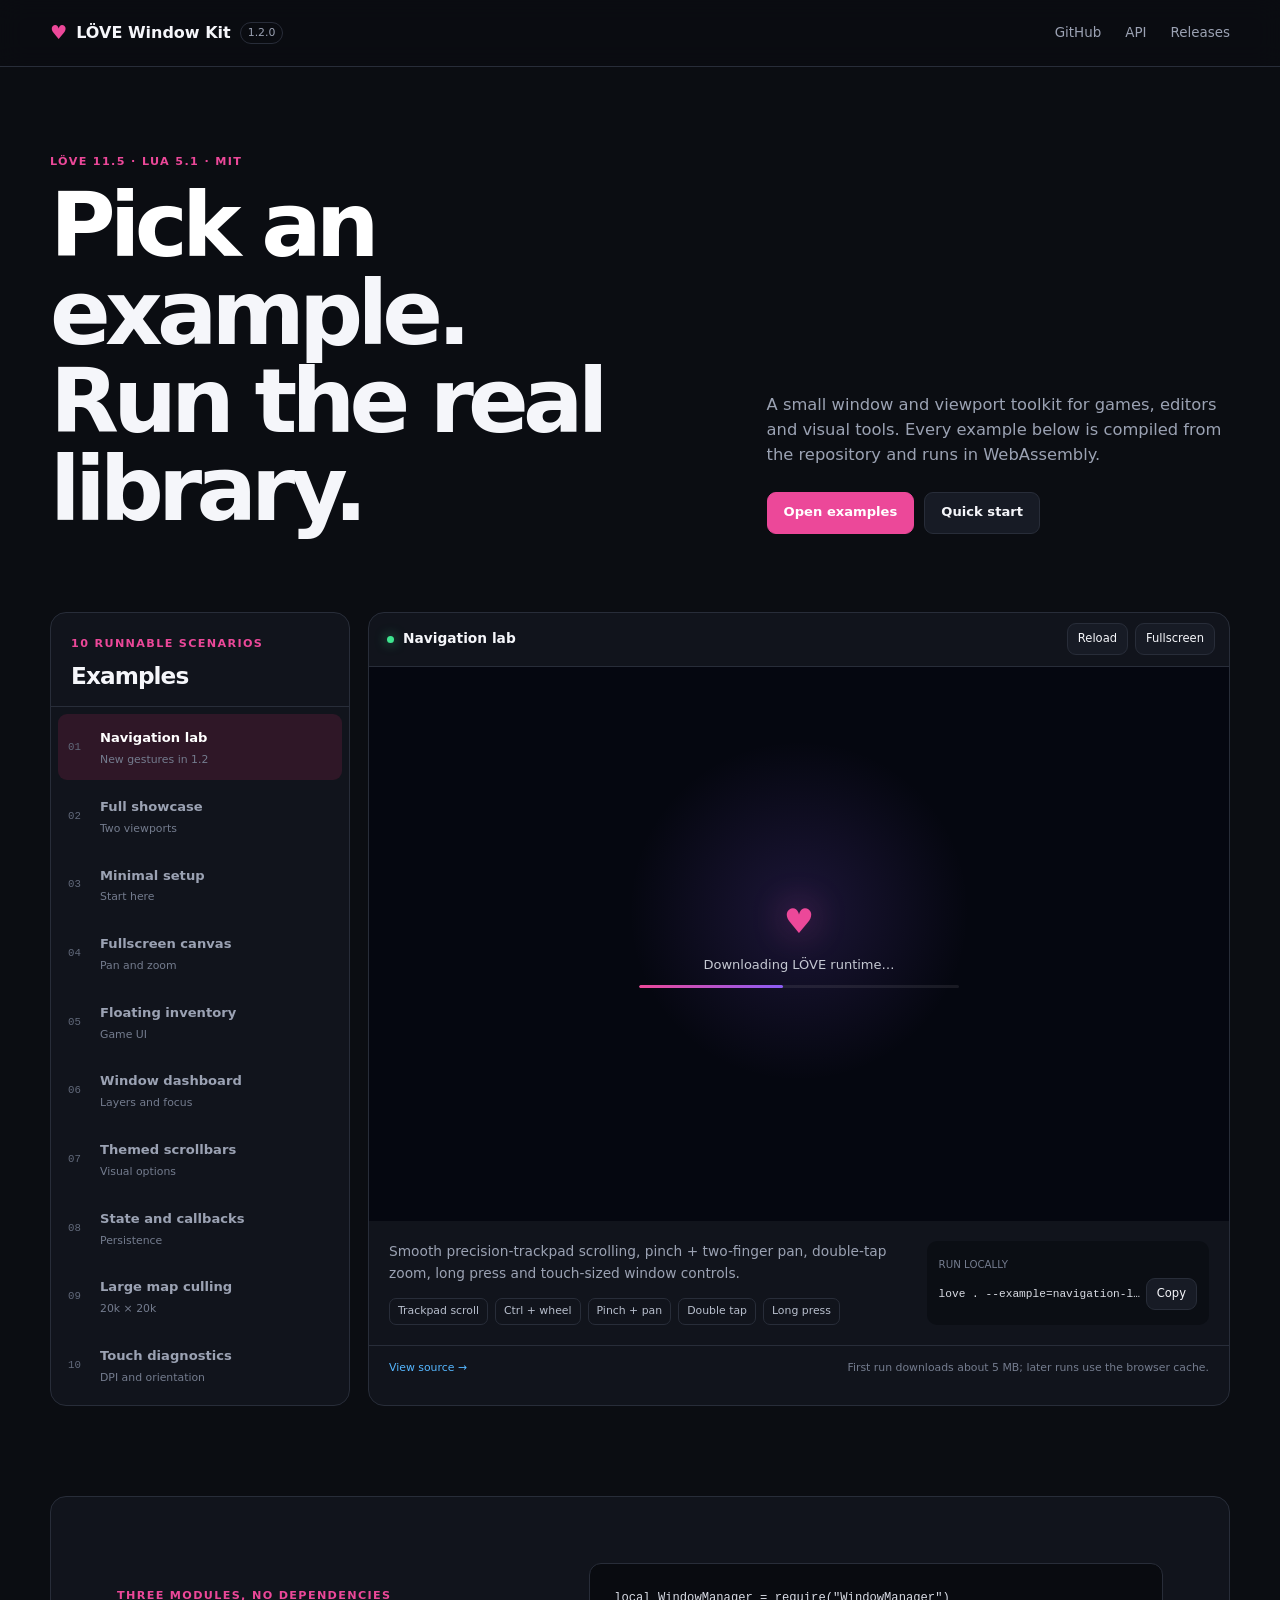
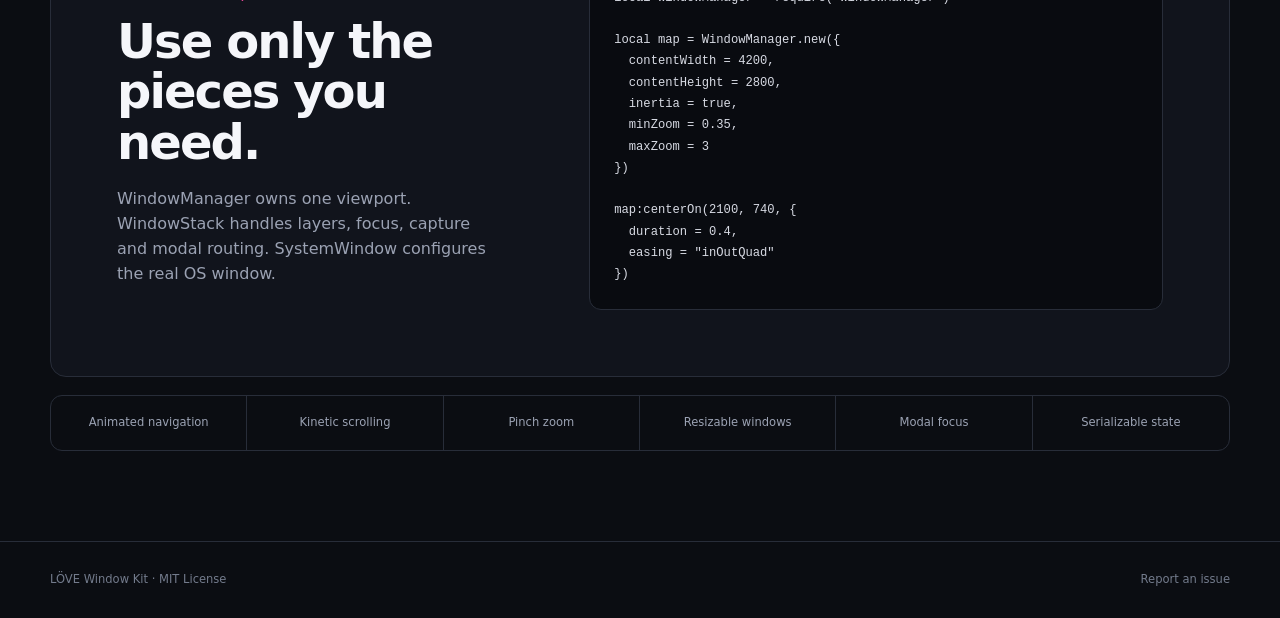
==== commit 3a6021b0: "Add precision trackpad and touchscreen gestures" ====
--- a/site/index.html
+++ b/site/index.html
@@ -6,7 +6,7 @@
         <meta name="theme-color" content="#10131a" />
         <meta
             name="description"
-            content="Run practical LÖVE Window Kit examples in the browser: scrolling, animated navigation, pinch zoom, resizable windows and modal focus."
+            content="Run LÖVE Window Kit examples in the browser: smooth trackpad scrolling, touchscreen gestures, animated navigation and resizable windows."
         />
         <title>LÖVE Window Kit — examples</title>
         <link
@@ -28,7 +28,7 @@
                 >
                     <span aria-hidden="true">♥</span>
                     <strong>LÖVE Window Kit</strong>
-                    <small>1.1.0</small>
+                    <small>1.2.0</small>
                 </a>
                 <nav aria-label="Project links">
                     <a href="https://github.com/SMETAHA/love2d-window-kit"
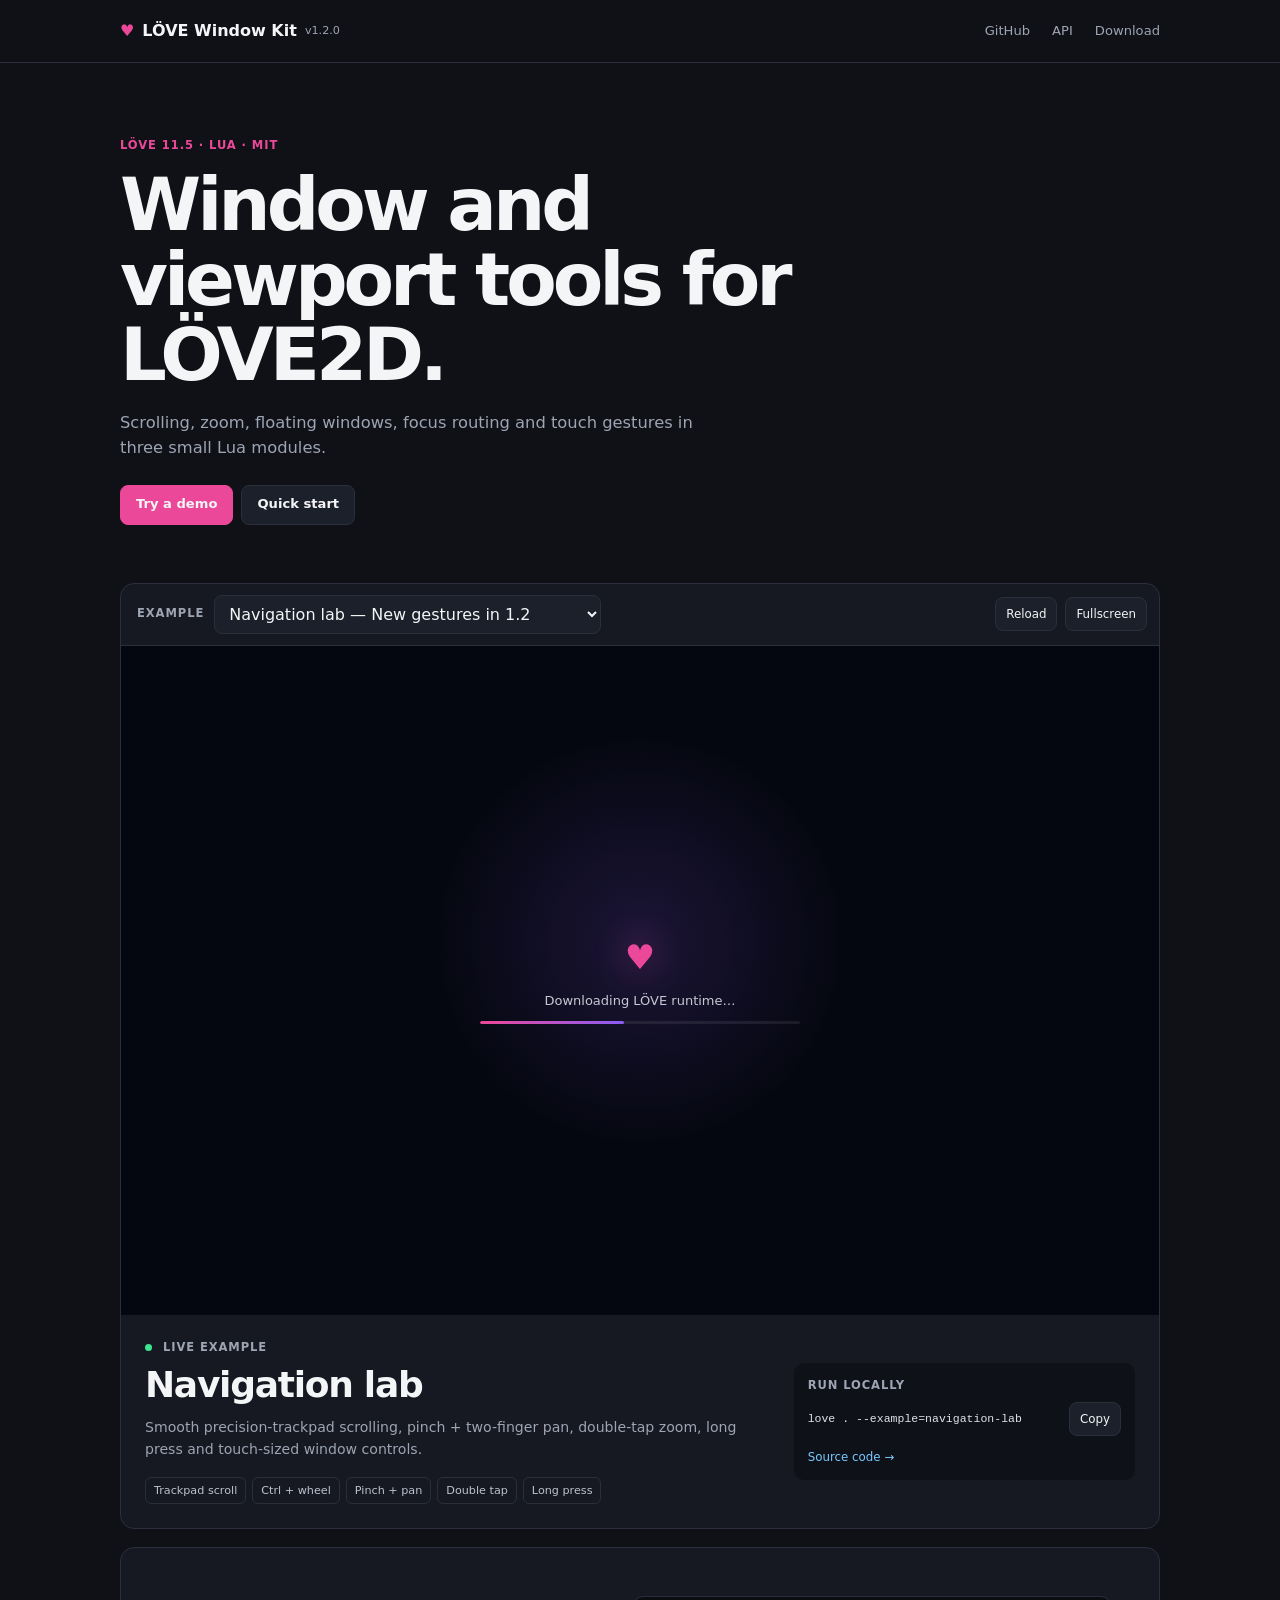
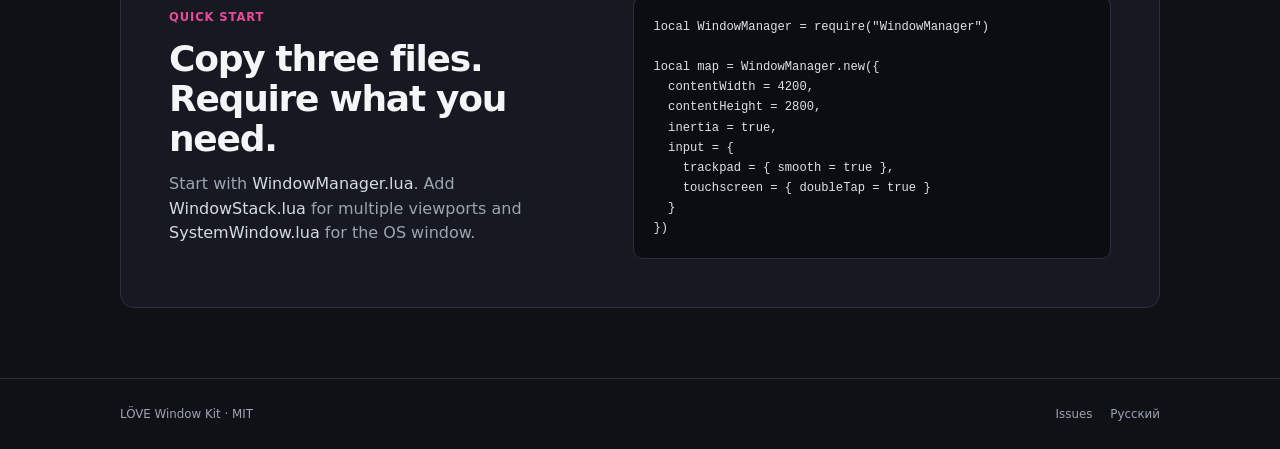
==== commit 64af240d: "Simplify README and live examples" ====
--- a/site/index.html
+++ b/site/index.html
@@ -3,156 +3,97 @@
     <head>
         <meta charset="utf-8" />
         <meta name="viewport" content="width=device-width, initial-scale=1" />
-        <meta name="theme-color" content="#10131a" />
+        <meta name="theme-color" content="#0f1117" />
         <meta
             name="description"
-            content="Run LÖVE Window Kit examples in the browser: smooth trackpad scrolling, touchscreen gestures, animated navigation and resizable windows."
+            content="Run simple LÖVE Window Kit examples directly in the browser."
         />
-        <title>LÖVE Window Kit — examples</title>
+        <title>LÖVE Window Kit — live examples</title>
         <link
             rel="icon"
-            href="data:image/svg+xml,%3Csvg xmlns='http://www.w3.org/2000/svg' viewBox='0 0 64 64'%3E%3Crect width='64' height='64' rx='14' fill='%2310131a'/%3E%3Cpath d='M32 52C14 42 8 31 12 20c4-10 17-10 20-1 3-9 16-9 20 1 4 11-2 22-20 32Z' fill='%23ec4899'/%3E%3C/svg%3E"
+            href="data:image/svg+xml,%3Csvg xmlns='http://www.w3.org/2000/svg' viewBox='0 0 64 64'%3E%3Crect width='64' height='64' rx='14' fill='%230f1117'/%3E%3Cpath d='M32 52C14 42 8 31 12 20c4-10 17-10 20-1 3-9 16-9 20 1 4 11-2 22-20 32Z' fill='%23ec4899'/%3E%3C/svg%3E"
         />
         <link rel="stylesheet" href="styles.css" />
         <script src="app.js" defer></script>
     </head>
     <body>
-        <a class="skip-link" href="#examples">Skip to examples</a>
+        <a class="skip-link" href="#demo">Skip to demo</a>
 
-        <header class="topbar">
-            <div class="shell topbar-inner">
-                <a
-                    class="brand"
-                    href="./"
-                    aria-label="LÖVE Window Kit examples"
-                >
+        <header>
+            <div class="wrap header-inner">
+                <a class="brand" href="./">
                     <span aria-hidden="true">♥</span>
                     <strong>LÖVE Window Kit</strong>
-                    <small>1.2.0</small>
+                    <small>v1.2.0</small>
                 </a>
                 <nav aria-label="Project links">
-                    <a href="https://github.com/SMETAHA/love2d-window-kit"
-                        >GitHub</a
-                    >
-                    <a
-                        href="https://github.com/SMETAHA/love2d-window-kit/blob/main/docs/API.en.md"
-                        >API</a
-                    >
-                    <a
-                        href="https://github.com/SMETAHA/love2d-window-kit/releases"
-                        >Releases</a
-                    >
+                    <a href="https://github.com/SMETAHA/love2d-window-kit">GitHub</a>
+                    <a href="https://github.com/SMETAHA/love2d-window-kit/blob/main/docs/API.en.md">API</a>
+                    <a href="https://github.com/SMETAHA/love2d-window-kit/releases/latest">Download</a>
                 </nav>
             </div>
         </header>
 
-        <main>
-            <section class="intro shell">
-                <div>
-                    <p class="eyebrow">LÖVE 11.5 · Lua 5.1 · MIT</p>
-                    <h1>Pick an example.<br />Run the real library.</h1>
+        <main class="wrap">
+            <section class="hero">
+                <p class="label">LÖVE 11.5 · Lua · MIT</p>
+                <h1>Window and viewport tools for LÖVE2D.</h1>
+                <p>
+                    Scrolling, zoom, floating windows, focus routing and touch
+                    gestures in three small Lua modules.
+                </p>
+                <div class="actions">
+                    <a class="button primary" href="#demo">Try a demo</a>
+                    <a class="button" href="https://github.com/SMETAHA/love2d-window-kit#quick-start">Quick start</a>
                 </div>
-                <div class="intro-copy">
-                    <p>
-                        A small window and viewport toolkit for games, editors
-                        and visual tools. Every example below is compiled from
-                        the repository and runs in WebAssembly.
-                    </p>
-                    <div class="intro-actions">
-                        <a class="button primary" href="#examples"
-                            >Open examples</a
-                        >
-                        <a
-                            class="button"
-                            href="https://github.com/SMETAHA/love2d-window-kit#quick-start"
-                            >Quick start</a
-                        >
+            </section>
+
+            <section class="demo" id="demo" aria-labelledby="example-name">
+                <div class="demo-toolbar">
+                    <label>
+                        <span>Example</span>
+                        <select id="example-select" aria-label="Choose an example"></select>
+                    </label>
+                    <div class="demo-actions">
+                        <button id="reload-demo" type="button">Reload</button>
+                        <button id="fullscreen-demo" type="button">Fullscreen</button>
+                    </div>
+                </div>
+
+                <div class="demo-frame-wrap" id="demo-frame-wrap">
+                    <iframe
+                        id="demo-frame"
+                        title="Interactive LÖVE Window Kit example"
+                        allow="fullscreen"
+                        allowfullscreen
+                    ></iframe>
+                </div>
+
+                <div class="demo-info">
+                    <div class="demo-copy">
+                        <p class="status"><span aria-hidden="true"></span> Live example</p>
+                        <h2 id="example-name">Navigation lab</h2>
+                        <p id="example-description"></p>
+                        <div class="control-list" id="example-controls"></div>
+                    </div>
+
+                    <div class="run-box">
+                        <span>Run locally</span>
+                        <code id="example-command"></code>
+                        <button id="copy-command" type="button">Copy</button>
+                        <a id="example-source" href="https://github.com/SMETAHA/love2d-window-kit/tree/main/examples">Source code →</a>
                     </div>
                 </div>
             </section>
 
-            <section
-                class="examples shell"
-                id="examples"
-                aria-labelledby="examples-title"
-            >
-                <div class="example-picker">
-                    <div class="section-title">
-                        <p class="eyebrow">10 runnable scenarios</p>
-                        <h2 id="examples-title">Examples</h2>
-                    </div>
-                    <div
-                        class="example-list"
-                        id="example-list"
-                        aria-label="Choose an example"
-                    ></div>
-                </div>
-
-                <article class="player" aria-live="polite">
-                    <div class="player-head">
-                        <div>
-                            <span class="live-dot" aria-hidden="true"></span>
-                            <strong id="example-name">Navigation lab</strong>
-                        </div>
-                        <div class="player-actions">
-                            <button id="reload-demo" type="button">
-                                Reload
-                            </button>
-                            <button id="fullscreen-demo" type="button">
-                                Fullscreen
-                            </button>
-                        </div>
-                    </div>
-
-                    <div class="demo-frame-wrap" id="demo-frame-wrap">
-                        <iframe
-                            id="demo-frame"
-                            title="Interactive LÖVE Window Kit example"
-                            allow="fullscreen"
-                            allowfullscreen
-                        ></iframe>
-                    </div>
-
-                    <div class="example-details">
-                        <div>
-                            <p id="example-description"></p>
-                            <div
-                                class="control-list"
-                                id="example-controls"
-                            ></div>
-                        </div>
-                        <div class="run-box">
-                            <span>Run locally</span>
-                            <code id="example-command"></code>
-                            <button id="copy-command" type="button">
-                                Copy
-                            </button>
-                        </div>
-                    </div>
-
-                    <div class="player-links">
-                        <a
-                            id="example-source"
-                            href="https://github.com/SMETAHA/love2d-window-kit/tree/main/examples"
-                            >View source →</a
-                        >
-                        <span
-                            >First run downloads about 5 MB; later runs use the
-                            browser cache.</span
-                        >
-                    </div>
-                </article>
-            </section>
-
-            <section class="start shell" aria-labelledby="start-title">
+            <section class="quick-start" aria-labelledby="quick-start-title">
                 <div>
-                    <p class="eyebrow">Three modules, no dependencies</p>
-                    <h2 id="start-title">Use only the pieces you need.</h2>
+                    <p class="label">Quick start</p>
+                    <h2 id="quick-start-title">Copy three files. Require what you need.</h2>
                     <p>
-                        <code>WindowManager</code> owns one viewport.
-                        <code>WindowStack</code> handles layers, focus, capture
-                        and modal routing. <code>SystemWindow</code> configures
-                        the real OS window.
+                        Start with <code>WindowManager.lua</code>. Add
+                        <code>WindowStack.lua</code> for multiple viewports and
+                        <code>SystemWindow.lua</code> for the OS window.
                     </p>
                 </div>
                 <pre><code>local WindowManager = require("WindowManager")
@@ -161,41 +102,24 @@
   contentWidth = 4200,
   contentHeight = 2800,
   inertia = true,
-  minZoom = 0.35,
-  maxZoom = 3
-})
-
-map:centerOn(2100, 740, {
-  duration = 0.4,
-  easing = "inOutQuad"
+  input = {
+    trackpad = { smooth = true },
+    touchscreen = { doubleTap = true }
+  }
 })</code></pre>
-            </section>
-
-            <section
-                class="feature-strip shell"
-                aria-label="Included capabilities"
-            >
-                <span>Animated navigation</span>
-                <span>Kinetic scrolling</span>
-                <span>Pinch zoom</span>
-                <span>Resizable windows</span>
-                <span>Modal focus</span>
-                <span>Serializable state</span>
             </section>
         </main>
 
         <footer>
-            <div class="shell footer-inner">
-                <span>LÖVE Window Kit · MIT License</span>
-                <a href="https://github.com/SMETAHA/love2d-window-kit/issues"
-                    >Report an issue</a
-                >
+            <div class="wrap footer-inner">
+                <span>LÖVE Window Kit · MIT</span>
+                <span>
+                    <a href="https://github.com/SMETAHA/love2d-window-kit/issues">Issues</a>
+                    <a href="https://github.com/SMETAHA/love2d-window-kit/blob/main/docs/README.ru.md">Русский</a>
+                </span>
             </div>
         </footer>
 
-        <noscript
-            >This page needs JavaScript to select and run browser
-            examples.</noscript
-        >
+        <noscript>This page needs JavaScript to run the examples.</noscript>
     </body>
 </html>
--- a/site/styles.css
+++ b/site/styles.css
@@ -1,23 +1,16 @@
 :root {
     color-scheme: dark;
-    --bg: #0b0d12;
-    --panel: #11141c;
-    --panel-2: #171b25;
-    --text: #f5f6fa;
-    --muted: #9ba2b3;
-    --line: #282d39;
+    --bg: #0f1117;
+    --panel: #161922;
+    --panel-soft: #1c202b;
+    --text: #f4f5f7;
+    --muted: #9da4b2;
+    --line: #2a2f3b;
     --accent: #ec4899;
-    --accent-soft: #2f1727;
-    --blue: #55b7ff;
-    --shell: min(1180px, calc(100% - 40px));
-    font-family:
-        Inter,
-        ui-sans-serif,
-        system-ui,
-        -apple-system,
-        BlinkMacSystemFont,
-        "Segoe UI",
-        sans-serif;
+    --link: #79c9ff;
+    --wrap: min(1040px, calc(100% - 32px));
+    font-family: Inter, ui-sans-serif, system-ui, -apple-system, BlinkMacSystemFont,
+        "Segoe UI", sans-serif;
     font-synthesis: none;
 }
 
@@ -43,26 +36,33 @@
 }
 
 button,
+select,
 code {
     font: inherit;
 }
 
 button,
+select,
 .button {
     border: 1px solid var(--line);
-    border-radius: 9px;
-    background: var(--panel-2);
+    border-radius: 8px;
+    background: var(--panel-soft);
     color: var(--text);
+}
+
+button,
+.button {
     cursor: pointer;
 }
 
 button:hover,
+select:hover,
 .button:hover {
-    border-color: #4a5162;
-}
-
-.shell {
-    width: var(--shell);
+    border-color: #4a5263;
+}
+
+.wrap {
+    width: var(--wrap);
     margin-inline: auto;
 }
 
@@ -81,77 +81,73 @@
     transform: none;
 }
 
-.topbar {
+header {
     border-bottom: 1px solid var(--line);
-    background: rgba(11, 13, 18, 0.92);
-    backdrop-filter: blur(12px);
-}
-
-.topbar-inner {
+}
+
+.header-inner,
+.brand,
+nav,
+.actions,
+.demo-toolbar,
+.demo-actions,
+.control-list,
+.footer-inner,
+.footer-inner > span:last-child {
     display: flex;
-    min-height: 66px;
     align-items: center;
+}
+
+.header-inner {
+    min-height: 62px;
     justify-content: space-between;
     gap: 24px;
 }
 
-.brand,
-.topbar nav,
-.intro-actions,
-.player-head,
-.player-head > div,
-.player-actions,
-.control-list,
-.player-links,
-.footer-inner {
-    display: flex;
-    align-items: center;
-}
-
 .brand {
-    gap: 9px;
+    gap: 8px;
 }
 
 .brand > span {
     color: var(--accent);
-    font-size: 1.2rem;
 }
 
 .brand small {
-    padding: 2px 7px;
-    border: 1px solid var(--line);
-    border-radius: 99px;
-    color: var(--muted);
-    font-size: 0.68rem;
-}
-
-.topbar nav {
-    gap: 24px;
-    color: var(--muted);
-    font-size: 0.84rem;
-}
-
-.topbar nav a:hover,
-.player-links a:hover,
-footer a:hover {
+    color: var(--muted);
+    font-size: 0.7rem;
+}
+
+nav {
+    gap: 22px;
+    color: var(--muted);
+    font-size: 0.82rem;
+}
+
+nav a:hover,
+footer a:hover,
+.run-box a:hover {
     color: #fff;
 }
 
-.intro {
-    display: grid;
-    grid-template-columns: 1.15fr 0.85fr;
-    align-items: end;
-    gap: clamp(40px, 7vw, 100px);
-    padding-block: 86px 78px;
-}
-
-.eyebrow {
+.hero {
+    max-width: 760px;
+    padding: 74px 0 58px;
+}
+
+.label,
+.status,
+.run-box > span,
+.demo-toolbar label > span {
+    color: var(--muted);
+    font-size: 0.72rem;
+    font-weight: 700;
+    letter-spacing: 0.08em;
+    text-transform: uppercase;
+}
+
+.label {
     margin: 0 0 12px;
     color: var(--accent);
-    font-size: 0.7rem;
-    font-weight: 800;
-    letter-spacing: 0.12em;
-    text-transform: uppercase;
 }
 
 h1,
@@ -161,171 +157,82 @@
 }
 
 h1 {
-    margin-bottom: 0;
-    font-size: clamp(3rem, 7vw, 5.8rem);
-    line-height: 0.98;
-    letter-spacing: -0.065em;
-}
-
-h1::first-line {
-    color: #fff;
+    margin-bottom: 18px;
+    font-size: clamp(2.5rem, 7vw, 4.6rem);
+    line-height: 1.02;
+    letter-spacing: -0.055em;
 }
 
 h2 {
-    margin-bottom: 0;
-    font-size: clamp(1.8rem, 4vw, 3rem);
-    line-height: 1.05;
-    letter-spacing: -0.04em;
-}
-
-.intro-copy {
-    color: var(--muted);
-}
-
-.intro-copy > p {
-    max-width: 540px;
+    margin-bottom: 12px;
+    font-size: clamp(1.55rem, 4vw, 2.25rem);
+    line-height: 1.12;
+    letter-spacing: -0.035em;
+}
+
+.hero > p:not(.label) {
+    max-width: 620px;
     margin-bottom: 24px;
+    color: var(--muted);
     font-size: 1.02rem;
 }
 
-.intro-actions {
-    gap: 10px;
+.actions,
+.demo-actions {
+    gap: 8px;
 }
 
 .button {
     display: inline-flex;
-    min-height: 42px;
-    padding: 0 16px;
+    min-height: 40px;
+    padding: 0 15px;
     align-items: center;
     font-size: 0.82rem;
-    font-weight: 750;
+    font-weight: 700;
 }
 
 .button.primary {
     border-color: var(--accent);
     background: var(--accent);
-    color: #fff;
-}
-
-.examples {
-    display: grid;
-    grid-template-columns: 300px minmax(0, 1fr);
-    gap: 18px;
-    padding-bottom: 90px;
-}
-
-.example-picker,
-.player,
-.start {
+}
+
+.demo,
+.quick-start {
+    overflow: hidden;
     border: 1px solid var(--line);
-    border-radius: 16px;
+    border-radius: 14px;
     background: var(--panel);
 }
 
-.example-picker {
-    align-self: start;
-    overflow: hidden;
-}
-
-.section-title {
-    padding: 22px 20px 18px;
+.demo-toolbar {
+    min-height: 62px;
+    padding: 10px 12px 10px 16px;
+    justify-content: space-between;
+    gap: 16px;
     border-bottom: 1px solid var(--line);
 }
 
-.section-title h2 {
-    font-size: 1.45rem;
-}
-
-.example-list {
-    display: grid;
-    padding: 7px;
-    gap: 3px;
-}
-
-.example-option {
-    display: grid;
-    grid-template-columns: 32px 1fr;
-    width: 100%;
-    padding: 10px 9px;
+.demo-toolbar label {
+    display: flex;
     align-items: center;
-    border-color: transparent;
-    background: transparent;
-    color: var(--muted);
-    text-align: left;
-}
-
-.example-option:hover {
-    border-color: transparent;
-    background: #191d27;
-    color: #fff;
-}
-
-.example-option.active {
-    background: var(--accent-soft);
-    color: #fff;
-}
-
-.example-option .number {
-    color: #626a7b;
-    font:
-        0.67rem ui-monospace,
-        monospace;
-}
-
-.example-option strong {
-    font-size: 0.82rem;
-}
-
-.example-option small {
-    display: block;
-    margin-top: 2px;
-    color: #747c8e;
-    font-size: 0.68rem;
-}
-
-.player {
-    min-width: 0;
-    overflow: hidden;
-}
-
-.player-head {
-    min-height: 54px;
-    padding: 0 14px 0 18px;
-    justify-content: space-between;
-    border-bottom: 1px solid var(--line);
-}
-
-.player-head > div:first-child {
-    gap: 9px;
-}
-
-.live-dot {
-    width: 7px;
-    height: 7px;
-    border-radius: 50%;
-    background: #3ee58f;
-    box-shadow: 0 0 12px rgba(62, 229, 143, 0.65);
-}
-
-.player-head strong {
-    font-size: 0.86rem;
-}
-
-.player-actions {
-    gap: 7px;
-}
-
-.player-actions button,
+    gap: 10px;
+}
+
+.demo-toolbar select {
+    min-width: 230px;
+    padding: 8px 32px 8px 10px;
+}
+
+.demo-actions button,
 .run-box button {
-    padding: 6px 10px;
-    font-size: 0.72rem;
+    padding: 7px 10px;
+    font-size: 0.74rem;
 }
 
 .demo-frame-wrap {
     width: 100%;
     aspect-ratio: 118 / 76;
     background: #03050a;
-    transition: aspect-ratio 0.2s ease;
 }
 
 .demo-frame-wrap iframe {
@@ -335,124 +242,107 @@
     border: 0;
 }
 
-.example-details {
+.demo-info {
     display: grid;
-    grid-template-columns: 1fr minmax(230px, 0.55fr);
-    gap: 24px;
-    padding: 20px;
+    grid-template-columns: 1fr minmax(260px, 0.55fr);
+    gap: 28px;
+    padding: 24px;
     border-top: 1px solid var(--line);
 }
 
+.status {
+    margin-bottom: 8px;
+}
+
+.status span {
+    display: inline-block;
+    width: 7px;
+    height: 7px;
+    margin-right: 6px;
+    border-radius: 50%;
+    background: #3ee58f;
+}
+
 #example-description {
-    margin-bottom: 14px;
-    color: var(--muted);
-    font-size: 0.86rem;
+    max-width: 620px;
+    margin-bottom: 16px;
+    color: var(--muted);
+    font-size: 0.88rem;
 }
 
 .control-list {
     flex-wrap: wrap;
-    gap: 7px;
+    gap: 6px;
 }
 
 .control-list span {
     padding: 4px 8px;
     border: 1px solid var(--line);
-    border-radius: 7px;
-    color: #b8bfcd;
-    font-size: 0.68rem;
+    border-radius: 6px;
+    color: #bcc2ce;
+    font-size: 0.7rem;
 }
 
 .run-box {
-    position: relative;
     display: grid;
     grid-template-columns: 1fr auto;
-    align-content: center;
-    padding: 12px;
+    align-self: center;
+    padding: 14px;
     border-radius: 10px;
-    background: #0b0e14;
+    background: #0e1118;
+}
+
+.run-box > span,
+.run-box > a {
+    grid-column: 1 / -1;
 }
 
 .run-box > span {
-    grid-column: 1 / -1;
-    margin-bottom: 5px;
-    color: #747c8e;
-    font-size: 0.64rem;
-    text-transform: uppercase;
+    margin-bottom: 7px;
 }
 
 .run-box code {
     overflow: hidden;
     align-self: center;
-    color: #d9dce4;
-    font:
-        0.7rem ui-monospace,
-        monospace;
+    color: #e0e3e9;
+    font: 0.72rem ui-monospace, SFMono-Regular, Consolas, monospace;
     text-overflow: ellipsis;
     white-space: nowrap;
 }
 
-.player-links {
-    min-height: 45px;
-    padding: 8px 20px;
-    justify-content: space-between;
-    gap: 20px;
-    border-top: 1px solid var(--line);
-    color: #747c8e;
-    font-size: 0.68rem;
-}
-
-.player-links a {
-    flex: 0 0 auto;
-    color: var(--blue);
-}
-
-.start {
+.run-box a {
+    margin-top: 12px;
+    color: var(--link);
+    font-size: 0.74rem;
+}
+
+.quick-start {
     display: grid;
-    grid-template-columns: 0.8fr 1.2fr;
+    grid-template-columns: 0.9fr 1.1fr;
     align-items: center;
-    gap: clamp(35px, 7vw, 90px);
-    padding: clamp(28px, 6vw, 66px);
-}
-
-.start p:not(.eyebrow) {
-    margin: 20px 0 0;
-    color: var(--muted);
+    gap: clamp(28px, 7vw, 72px);
+    margin: 18px 0 70px;
+    padding: clamp(26px, 5vw, 48px);
+}
+
+.quick-start p:not(.label) {
+    margin-bottom: 0;
+    color: var(--muted);
+}
+
+.quick-start code:not(pre code) {
+    color: #d6dae2;
 }
 
 pre {
     margin: 0;
-    padding: 24px;
+    padding: 20px;
     overflow-x: auto;
     border: 1px solid var(--line);
-    border-radius: 12px;
-    background: #090b10;
-    color: #d8dbe4;
-    font:
-        0.76rem/1.75 ui-monospace,
-        SFMono-Regular,
-        Consolas,
-        monospace;
-}
-
-.feature-strip {
-    display: grid;
-    grid-template-columns: repeat(6, 1fr);
-    margin-block: 18px 90px;
-    overflow: hidden;
-    border: 1px solid var(--line);
-    border-radius: 12px;
-}
-
-.feature-strip span {
-    padding: 18px 10px;
-    border-right: 1px solid var(--line);
-    color: var(--muted);
-    font-size: 0.72rem;
-    text-align: center;
-}
-
-.feature-strip span:last-child {
-    border-right: 0;
+    border-radius: 10px;
+    background: #0b0d12;
+    color: #dfe2e8;
+    font: 0.76rem/1.65 ui-monospace, SFMono-Regular, Consolas, monospace;
 }
 
 footer {
@@ -460,116 +350,77 @@
 }
 
 .footer-inner {
-    min-height: 76px;
+    min-height: 70px;
     justify-content: space-between;
-    color: #737b8c;
-    font-size: 0.72rem;
+    color: var(--muted);
+    font-size: 0.74rem;
+}
+
+.footer-inner > span:last-child {
+    gap: 18px;
 }
 
 noscript {
     display: block;
-    padding: 14px;
+    padding: 12px;
     background: #7f1d1d;
     color: #fff;
     text-align: center;
 }
 
 :focus-visible {
-    outline: 2px solid #ff82bf;
+    outline: 2px solid #ff83bf;
     outline-offset: 3px;
 }
 
-@media (max-width: 900px) {
-    .intro,
-    .start {
+@media (max-width: 760px) {
+    .hero {
+        padding-block: 52px 42px;
+    }
+
+    .demo-info,
+    .quick-start {
         grid-template-columns: 1fr;
     }
 
-    .intro {
-        align-items: start;
-        gap: 28px;
-    }
-
-    .examples {
-        grid-template-columns: 1fr;
-    }
-
-    .example-list {
-        grid-template-columns: repeat(2, 1fr);
-    }
-
-    .feature-strip {
-        grid-template-columns: repeat(3, 1fr);
-    }
-
-    .feature-strip span:nth-child(3) {
-        border-right: 0;
-    }
-
-    .feature-strip span:nth-child(-n + 3) {
-        border-bottom: 1px solid var(--line);
-    }
-}
-
-@media (max-width: 620px) {
-    :root {
-        --shell: min(100% - 24px, 1180px);
-    }
-
-    .topbar nav a:not(:first-child) {
+    .demo-toolbar {
+        align-items: stretch;
+        flex-direction: column;
+    }
+
+    .demo-toolbar label {
+        align-items: stretch;
+        flex-direction: column;
+        gap: 5px;
+    }
+
+    .demo-toolbar select {
+        width: 100%;
+    }
+
+    .demo-frame-wrap {
+        aspect-ratio: 4 / 3 !important;
+    }
+}
+
+@media (max-width: 520px) {
+    nav a:not(:first-child) {
         display: none;
     }
 
-    .intro {
-        padding-block: 58px 52px;
-    }
-
-    h1 {
-        font-size: clamp(2.7rem, 14vw, 4rem);
-    }
-
-    .example-list {
-        grid-template-columns: 1fr;
-    }
-
-    .player-head {
+    .brand small {
+        display: none;
+    }
+
+    .demo-info {
+        padding: 18px;
+    }
+
+    .footer-inner {
         align-items: flex-start;
         flex-direction: column;
-        padding-block: 10px;
-        gap: 8px;
-    }
-
-    .example-details {
-        grid-template-columns: 1fr;
-    }
-
-    .player-links {
-        align-items: flex-start;
-        flex-direction: column;
-        padding-block: 12px;
-        gap: 4px;
-    }
-
-    .demo-frame-wrap {
-        aspect-ratio: 4 / 3 !important;
-    }
-
-    .feature-strip {
-        grid-template-columns: repeat(2, 1fr);
-    }
-
-    .feature-strip span,
-    .feature-strip span:nth-child(3) {
-        border-right: 1px solid var(--line);
-        border-bottom: 1px solid var(--line);
-    }
-
-    .feature-strip span:nth-child(even) {
-        border-right: 0;
-    }
-
-    .feature-strip span:nth-last-child(-n + 2) {
-        border-bottom: 0;
+        justify-content: center;
+        gap: 5px;
     }
 }
 
@@ -577,8 +428,4 @@
     html {
         scroll-behavior: auto;
     }
-
-    * {
-        transition: none !important;
-    }
-}
+}
